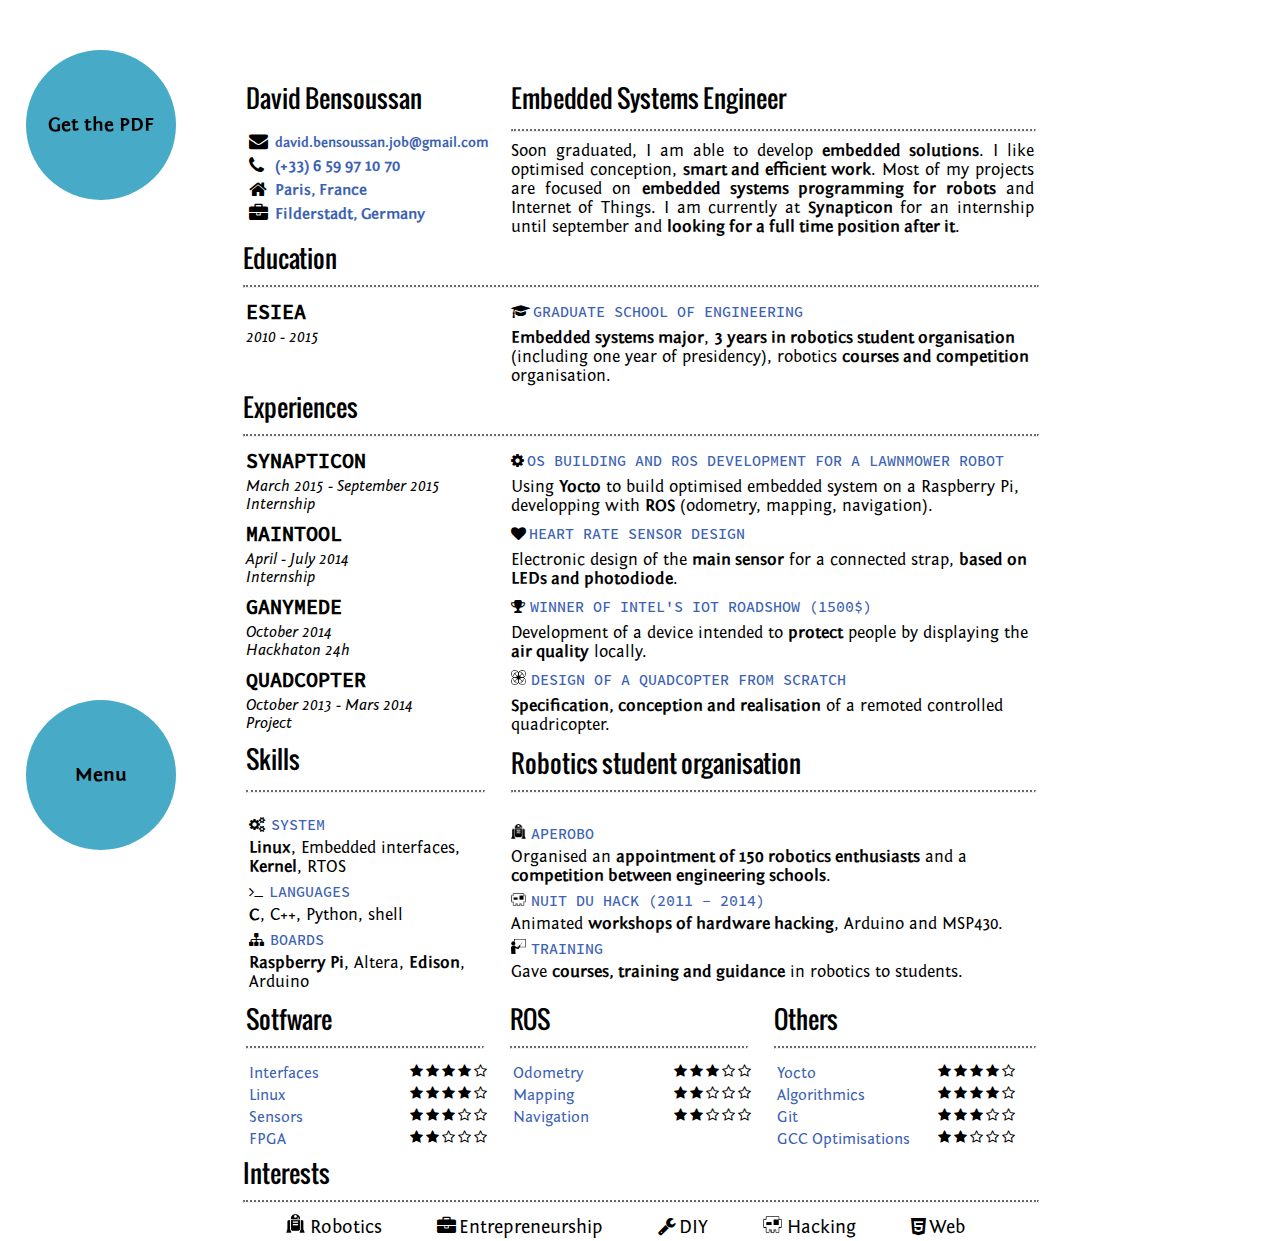
==== Personnal Website/EN/index.html @ 1a98758b ":wrench: font update to https" ====
<!--
      _n____n__
     /         \---||--<
    /___________\
    _|____|____|_
    _|____|____|_     
     |    |    |   
    --------------  
    | || || || ||\               
    | || || || || \++++++++------<
    ===============
    |   |  |  |   |
   (| O | O| O| O |)
   |   |   |   |   |
  (| O | O | O | O |)
   |   |   |   |    |
 (| O |  O | O  | O |)
  |   |    |    |    |
 (| O |  O |  O |  O |)
 ======================

 David Bensoussan
 minipada at gmail dot com

COPY RESPECTING THE LICENCE OR YOU WILL BE EXTERMINATED !!!
-->

<!DOCTYPE html>
<html>

<head>
<title>Resume EN</title>

	<!-- Meta -->
	<meta name="description" content="English Resume">
    <meta name="keywords" content="algorithmics, altera, arduino, bensoussan c, c++, coeur, competition, cours, css, cv, david, design, diy, edison, embedded, engineer, entrepreneurship, esiea, fpga, gcc, git, hack, hacking, html, iot, interfaces, kernel, lawnmower, languages, linux, logiciel, maintool, mapping, meeting, navigation, nuit, odometrie, optimisations, os, pi, python, quadcopter, raspberry, resume, roadshow, robotics, robots, ros, rtos, sensors, synapticon, shell, software, systèmes, tondeuse, web, winner, yocto">
	<meta name="author" content="David Bensoussan">

	<!-- Accents-->
	<meta http-equiv="Content-Type" content="text/html; charset=UTF-8" />
	
	<!-- Fonts-->
	<link href="https://fonts.googleapis.com/css?family=Bree+Serif" rel="stylesheet" type="text/css">
	<link href="https://fonts.googleapis.com/css?family=Open+Sans" rel="stylesheet" type="text/css">

	<!-- Font-awesome -->
	<link rel="stylesheet" href="css/font-awesome/css/font-awesome.min.css">

	<!-- include CSS -->
	<link rel="stylesheet" type="text/css" href="css/a_general.css">
	<link rel="stylesheet" type="text/css" href="css/b_intro.css">
	<link rel="stylesheet" type="text/css" href="css/c_education.css">
	<link rel="stylesheet" type="text/css" href="css/d_skills.css">
	<link rel="stylesheet" type="text/css" href="css/e_student_organisation.css">
	<link rel="stylesheet" type="text/css" href="css/f_work.css">
	<link rel="stylesheet" type="text/css" href="css/font_awesome_icons.css">
	<link rel="stylesheet" type="text/css" href="css/z_website.css">
    
</head>



<body class="a4_format" >
<a id="download_button" href="David_Bensoussan_EN.pdf" class="download_button">Get the PDF</a>
<a id="menu_button" href="../index.html" class="go_back_button">Menu</a>
    
<!-- JS Functions -->
<script src="js/my_functions.js"></script>
    
<!-- Part 1 : Intro-->
	<table >
		<tr>
			<td class="big_title left_column"><a>David Bensoussan</a></td>
			<td class="big_title">Embedded Systems Engineer</td>
		</tr>
		<tr>
			<td>
				<table>
					<tr>
					    <td><a class="black font_awesome_title"><p5></p5></a>
					    </td>
					    <td ><a class="contact_mail text_bold blue"> david.bensoussan.job@gmail.com</a> 
						</td>
					</tr>
					<tr>
						<td>
						<a class="black font_awesome_title"><p6></p6></a>
						</td>
					    <td class="contact_icon text_bold blue"> (+33) 6 59 97 10 70</td>
					</tr>
					<tr>
						<td>
							<a class="black font_awesome_title"><p10></p10></a>
						</td>
					    <td class="contact_icon text_bold blue"><a>Paris, France</a></td>
					</tr>
					<tr>
						<td>
							<a class="black font_awesome_title"><p15></p15></a>
						</td>
					    <td class="contact_icon text_bold blue"><a>Filderstadt, Germany</a></td>
					</tr>
				</table>
			</td>
		 	<td colspan="2" class="text"><hr class="dotted_line"></hr>
			 Soon graduated, I am able to develop <a class="text_bold">embedded solutions</a>. I like optimised conception, <a class="text_bold">smart and efficient work</a>. Most of my projects are focused on <a class="text_bold">embedded systems programming for robots</a> and Internet of Things. I am currently at <a class="text_bold">Synapticon</a> for an internship until september and <a class="text_bold">looking for a full time position after it</a>.
			</td> 
		</tr>
	</table>

	<!-- PART 2 : Education -->
	<a class="big_title">Education</a>
	<hr class="dotted_line"></hr>
		<table class="full " >
			<tr class="full">
				<td class="school_company left_column"><a class="color-inherit">ESIEA</td>
				<td class="work_post blue"><p14></p14>Graduate school of Engineering</td>
			</tr>
			<tr>
				<td class="work_dates left_column">2010 - 2015</td>
				<td class="work_description"><a class="text_bold">Embedded systems major</a>, <a class="text_bold">3 years in robotics student organisation</a> (including one year of presidency), robotics <a class="text_bold">courses and competition</a> organisation.</td>
			</tr>
		</table>

	<!-- PART 3 : Experiences -->
	<a class="big_title">Experiences</a>
	<hr class="dotted_line"></hr>
		<table class="full">
			<tr class="full">
				<td class="work_company left_column"><a class="color-inherit">Synapticon</td>
				<td class="work_post blue"><p24></p24>OS building and ROS development for a lawnmower robot
				</td>
			</tr>
			<tr>
				<td class="work_dates left_column">March 2015 - September 2015<br />Internship</td>
				<td class="work_description">Using <a class="text_bold">Yocto</a> to build optimised embedded system on a Raspberry Pi, developping with <a class="text_bold">ROS</a> (odometry, mapping, navigation).</td>
			</tr>
		</table>
		<table class="full">
			<tr class="full">
				<td class="work_company left_column"><a class="color-inherit">MainTool</td>
				<td class="work_post blue"><p11></p11>Heart rate sensor design</td>
			</tr>
			<tr>
				<td class="work_dates left_column">April - July 2014<br />Internship</td>
				<td class="work_description">Electronic design of the <a class="text_bold">main sensor</a> for a connected strap, <a class="text_bold">based on LEDs and photodiode</a>.</td>
			</tr>
		</table>
		<table class="full">
			<tr class="full">
				<td class="work_company left_column"><a class="color-inherit">Ganymede</td>
				<td class="work_post blue"><p12></p12>Winner of Intel's IoT Roadshow (1500$)</td>
			</tr>
			<tr>
				<td class="work_dates left_column">October 2014<br />Hackhaton 24h</td>
				<td class="work_description blue">Development of a device intended to <a class="text_bold">protect</a> people by displaying the <a class="text_bold">air quality</a> locally.</td>
			</tr>
		</table>
		<table class="full" >
			<tr class="full">
				<td class="work_company left_column"><a class="color-inherit">Quadcopter</td>
				<td class="work_post blue"><img class="quadcopter" src="img/quadcopter-icon.png" >Design of a quadcopter from scratch
				</td>
			</tr>
			<tr>
				<td class="work_dates left_column">October 2013 - Mars 2014<br />Project</td>
				<td class="work_description blue"><a class="text_bold">Specification, conception and realisation</a> of a remoted controlled quadricopter.</td>
			</tr>
		</table>

		<div class="pagebreak"> </div>

	<!-- PART 4 : Skills -->
		<table class="full projects_education" >
			<tr>
				<td class="education left_column"><a class="big_title">
					Skills</a><hr class="dotted_line big_title"></hr>
				</td>
				<td><a class="big_title">
					Robotics student organisation</a><hr class="dotted_line"></hr>
				</td>
			</tr>
		</table>
		<table class="full">
			<tr>
				<td class = "work_education">
					<table class="full">
						<tr>
							<td class="work_post left_column blue"><p20 class="skills_padding"></p20>System</td>
						</tr>
						<tr>
							<td class="project_description full left_column"><a class="text_bold">Linux</a>, Embedded interfaces, <a class="text_bold">Kernel</a>, RTOS
							</td>
						</tr>
					</table>
					<table>
						<tr>
							<td class="work_post left_column blue"><p21 class="skills_padding"></p21>Languages</td>
							</td>
						</tr>
						<tr>
							<td class="project_description full left_column">
								<a class="text_bold">C</a>, C++, Python, shell
							</td>
						</tr>
					</table>
					<table>
						<tr>
							<td class="work_post left_column blue"><p22 class="skills_padding"></p22>Boards</td>
						</tr>
						<tr>
							<td class="project_description full left_column"><a class="text_bold">Raspberry Pi</a>, Altera, <a class="text_bold">Edison</a>, Arduino
							</td>
						</tr>
					</table>
				</td>

	<!-- PART 5 : Robotics Student Organization -->
				<td class = "events">
					<table>
						<tr>
							<td class="project blue"><img class="event_img" src="img/robot.png" ></img><a class="volunteering_name">Aperobo</a></td>
						</tr>
						<tr>
							<td class="project_description full ">Organised an <a class="text_bold">appointment of 150 robotics enthusiasts</a> and a <a class="text_bold">competition between engineering schools</a>.
							</td>
						</tr>
					</table>
					<table>
						<tr>
							<td class="project blue"><img class="event_img" src="img/hack.png" ></img><a class="volunteering_name">Nuit Du Hack (2011 - 2014)<a>
							</td>
						</tr>
						<tr>
							<td class="project_description full">
								Animated <a class="text_bold">workshops of hardware hacking</a>, Arduino and MSP430.
							</td>
						</tr>
					</table>
					<table>
						<tr>
							<td class="project blue"><img class="event_img" src="img/professor.png" ></img><a class="volunteering_name">Training</a>
							</td>
						</tr>
						<tr>
							<td class="project_description full">Gave <a class="text_bold">courses, training and guidance</a> in robotics to students.
							</td>
						</tr>
					</table>
				</td>
			</tr>
		</table>

	<!-- Part 6 : Rated Skills -->
		<table class="full" >
			<tr>
				<td class="padding_skills left_column"><a class="big_title">
					Sotfware</a><hr class="dotted_line"></hr>
				</td>
				<td class="padding_skills left_column"><a class="big_title">
					ROS</a><hr class="dotted_line"></hr>
				</td>
				<td class="left_column"><a class="big_title">
					Others</a><hr class="dotted_line"></hr>
				</td>
			</tr>
			<tr>
				<td style="vertical-align:top">
				<table>
					<tr>
						<td class="oneskill blue">Interfaces
						</td>
						<td><a class="font_awesome_skills"><p8></p8><p8></p8><p8></p8><p8></p8><p9></p9></a>
					    </td>
					</tr>
					<tr>
						<td class="oneskill blue">Linux
						</td>
						<td><a class="font_awesome_skills"><p8></p8><p8></p8><p8></p8><p8></p8><p9></p9></a>
					    </td>
					</tr>
					<tr>
						<td class="oneskill blue">Sensors
						</td>
						<td><a class="font_awesome_skills"><p8></p8><p8></p8><p8></p8><p9></p9><p9></p9></a>
					    </td>
					</tr>
					<tr>
						<td class="oneskill blue">FPGA
						</td>
						<td><a class="font_awesome_skills"><p8></p8><p8></p9><p9><p9></p9><p9></p9></a>
					    </td>
					</tr>
				</table>
				</td>
				<td style="vertical-align:top">
				<table>
					<tr>
						<td class="oneskill blue">Odometry
						</td>
						<td><a class="font_awesome_skills"><p8></p8><p8></p8><p8></p8><p9></p9><p9></p9></a>
					    </td>
					</tr>
					<tr>
						<td class="oneskill blue">Mapping
						</td>
						<td><a class="font_awesome_skills"><p8></p8><p8></p8><p9></p9><p9></p9><p9></p9></a>
					    </td>
					</tr>
					<tr>
						<td class="oneskill blue">Navigation
						</td>
						<td><a class="font_awesome_skills"><p8></p8><p8></p8><p9></p9><p9></p9><p9></p9></a>
					    </td>
					</tr>
				</table>
				</td>
				<td style="vertical-align:top">
				<table>
					<tr>
						<td class="oneskill blue">Yocto
						</td>
						<td><a class="font_awesome_skills"><p8></p8><p8></p8><p8></p8><p8></p8><p9></p9></a>
					    </td>
					</tr>

					<tr>
						<td class="oneskill blue">Algorithmics
						</td>
						<td><a class="font_awesome_skills"><p8></p8><p8></p8><p8></p8><p8></p8><p9></p9></a>
					    </td>
					</tr>
					<tr>
						<td class="oneskill blue">Git
						</td>
						<td><a class="font_awesome_skills"><p8></p8><p8></p8><p8></p8><p9></p9><p9></p9></a>
					    </td>
					</tr>
					<tr>
						<td class="oneskill blue">GCC Optimisations
						</td>
						<td><a class="font_awesome_skills"><p8></p8><p8></p8><p9></p9><p9></p9><p9></p9></a>
					    </td>
					</tr>
				</table>
				</td>
			</tr>
		</table>

	<!-- PART 7 : Interests -->
	<a class="big_title">Interests</a>
	<hr class="dotted_line"></hr>
	<table class="full fontin">
		<tr>
			<td>
				<a class="padding_right-20 padding_left-20"><img class="interest_img" src="img/robot.png" >Robotics</a>
				<a class="padding_right-20"><p15></p15>Entrepreneurship</a>
				<a class="padding_right-20"><p17></p17>DIY</a>
				<a class="padding_right-20"><img class="interest_img" src="img/hack.png" >Hacking</a>
				<a class="padding_right-20"><p19></p19>Web</a>
			</td>
		</tr>
	</table>
</body>

<!--
							     _
							   /(_)\
							  /{(_)}\
							  \\|A|//
							  ||| |||
							  |||_|||
							  |||#|||
							  |||#|||
							  |||#|||
							  \¯|+|¯/
							  /¯¯¯¯¯\
							  \¯¯¯¯¯/
							   )   (
							  /_____\
							  |¯¯¯¯¯|
							  | | | |
							  | | | |
							   \_V_/
							   |---|
							   |===|
							    |_|

			         			 _
							{{  (_)  }}
							 \{(___)}/
							  \\|A|//
							  |¯| |¯|
							  | |_| |
							  | |#| |
							  |/|#|\|
							  |||#|||
							  |||+|||
							  |||¯|||
							  ||| |||
							  ||| |||
							  \¯| |¯/
							  /¯¯¯¯¯\
							  \¯¯¯¯¯/
							   )   (
							  /_____\
							  |¯¯¯¯¯|
							  | | | |
							  | | | |
							   \_V_/
							   |---|
							   |===|
							    |_|

    -->
</html>
---- Personnal Website/EN/css/a_general.css ----
.dotted_line {
  border-top: 2px dotted #686868;
  width:100%;
}

.text{
    font-size: 17px;
    font-family: Fontin_Sans_R;
    vertical-align: top;
    text-align : justify;
}

.text_bold{
    font-family: Fontin_Sans_B;
    font-weight: bold;
}

/* */
.blue{
    color: #385492;
}

.blue2{
    color: #468499;
}

.blue3{
    color: #47abc8; 
}

.blue{
    color: #5373b8;
}

.blue{
    color: #3c62b4;
}

.black{
    color: black;
}

.full{
    width: 100%;
}

.left_column{
    text-align: left;
    width: 33.33%;    
}

a[href^="mailto:"]
{ 
    font-family: Fontin_Sans_B;
    font-weight: bold;
    font-size: 13px;
}

.a4_format{
    width:21cm;
    height:29.7cm;
    margin: 0mm 0mm 0mm 0mm;
}

.pagebreak{
    page-break-before: always; 
}
---- Personnal Website/EN/css/b_intro.css ----
.big_title{
    font-family: Oswald-Regular;
    font-size: 25px;    
}

.font_awesome_title{
    font-family: 'FontAwesome';
    font-size: 19px;
}

.contact_icon{
    font-size: 16px;
}

.contact_mail{
    font-size: 14px;  
}
---- Personnal Website/EN/css/c_education.css ----
.projects_education{
    vertical-align: bottom;
}

.education{
    padding-right: 25px; 
}

.project{
	font-family: SourceCodePro-Medium;
    text-transform: uppercase;
    font-size: 15px;
    width: 70%;
}

.project_description{
	font-family: Fontin_Sans_R;
	color: black;
    vertical-align: top;
    font-size: 17px;
}

.volunteering_name{
	vertical-align:top;
	color: inherit;
}

.work_education{
	font-size: 15px;
	font-family: Fontin_Sans_R;
    vertical-align: top;
    width: 33%;
}
---- Personnal Website/EN/css/d_skills.css ----
.padding_skills{
  padding-right: 25px;
}

.font_awesome_skills{
  font-family: 'FontAwesome';
  font-size: 14px;
  color: black;
}

.oneskill{
  font-size: 16px;
  font-family: Fontin_Sans_R;
  width: 66%;
}

.skills_padding{
  padding-right: 3px;
}

.fontin{
  font-size: 19px;
  font-family: Fontin_Sans_R;
  color: black;
}

.interest_img{
  width: 19px;
  margin-right: 5px;
}

.padding_right-20{
  padding-right: 50px;
}

.padding_left-20{
  padding-left: 40px;
}
---- Personnal Website/EN/css/e_student_organisation.css ----
.event_img{
    width: 15px;
    margin-right: 5px;
}

.speciality{
    font-family: Fontin_Sans_B;
    font-size: 15px;
}
---- Personnal Website/EN/css/f_work.css ----
.work_company{
	font-family: SourceCodePro-Medium;
    text-transform: uppercase;
    font-weight: bold;
    color: black;
    font-size: 19px;
}

.work_post{
    font-family: SourceCodePro-Medium;
    text-transform: uppercase;
    font-size: 15px;
}

.work_dates{
    font-family: Fontin_Sans_I;
    color: black;
    font-size: 16px;
    vertical-align: top;
}

.work_description{
    font-family: Fontin_Sans_R;
    color: black;
    font-size: 17px;
    vertical-align: top;
}

.school_company{
    font-family: SourceCodePro-Medium;
    text-transform: uppercase;
    font-weight: bold;
    color: black;
    font-size: 19px;
}

.color-inherit{
    color: inherit;
    font-size: 20px;
}

.quadcopter{
  width: 15px;
  padding-right: 5px;
}
---- Personnal Website/EN/css/font_awesome_icons.css ----
@font-face {
    font-family: SourceCodePro-Medium;
    src: url(fonts/SourceCodePro-Medium.otf);
}

@font-face {
    font-family: Fontin_Sans_I;
    src: url(fonts/Fontin_Sans_I_45b.otf);
}

@font-face {
    font-family: Fontin_Sans_B;
    src: url(fonts/Fontin_Sans_B_45b.otf);
    font-weight: bold;
}

@font-face {
    font-family: Fontin_Sans_BI;
    src: url(fonts/Fontin_Sans_BI_45b.otf);
}

@font-face {
    font-family: Fontin_Sans_R;
    src: url(fonts/Fontin_Sans_R_45b.otf);
}

@font-face{
    font-family:FontAwesome;
    /*src:url(https://netdna.bootstrapcdn.com/font-awesome/2.0/font//fontawesome-webfont.eot?#iefix) format('eot'),
  url(https://netdna.bootstrapcdn.com/font-awesome/2.0/font//fontawesome-webfont.woff) format('woff'),
  url(https://netdna.bootstrapcdn.com/font-awesome/2.0/font//fontawesome-webfont.ttf) format('truetype'),
  url(https://netdna.bootstrapcdn.com/font-awesome/2.0/font//fontawesome-webfont.svg#FontAwesome) format('svg');
    */src:url(font-awesome/fontawesome-webfont.eot);
    src:url(font-awesome/fontawesome-webfont.svg);
    src:url(font-awesome/fontawesome-webfont.ttf);
    src:url(font-awesome/fonts/fontawesome-webfont.woff);
    font-weight:400;font-style:normal;
}

@font-face {
    font-family: CODE_Bold;
    src: url(fonts/CODE_Bold.otf);
}

@font-face {
    font-family: Oswald-Regular;
    src: url(fonts/Oswald-Regular.otf);
}

p2:before {
    content:"\f08c";
}

p5:before{
    content:"\f0e0";
}

p6:before{
    content:"\f095";
}

p8:before {
    content:"\f005";
    padding-right: 3px;
    vertical-align: top;
}

p9:before {
    content:"\f006";
    padding-right: 3px;
    vertical-align: top;
}

p10:before {
  content:"\f015";
  color: black;
  padding-right: 3px;
  vertical-align: top;
}

p11:before{
  content:"\f004";
  color: black;
  width: 15px;
  padding-right: 3px;
  font-family: 'FontAwesome';
}

p12:before{
  content:"\f091";
  color: black;
  width: 15px;
  padding-right: 5px;
  font-family: 'FontAwesome';
}

p14:before {
  content:"\f19d";
  padding-right: 3px;
  font-family: 'FontAwesome';
  color: black;
}

p15:before{
  content:"\f0b1";
  color: black;
  width: 19px;
  padding-right: 3px;
  font-family: 'FontAwesome';
}

p17:before{
  content:"\f0ad";
  color: black;
  width: 19px;
  padding-right: 3px;
  font-family: 'FontAwesome';
}


p19:before{
  content:"\f13b";
  color: black;
  width: 19px;
  padding-right: 3px;
  font-family: 'FontAwesome';
}

p20:before{
  content: "\f085";
  color: black;
  width: 19px;
  padding-right: 3px;
  font-family: 'FontAwesome';
}

p21:before{
  content: "\f120";
  color: black;
  width: 19px;
  padding-right: 3px;
  font-family: 'FontAwesome';
}

p22:before{
  content: "\f0e8";
  color: black;
  width: 19px;
  padding-right: 3px;
  font-family: 'FontAwesome';
}

p24:before{
  content: "\f013";
  color: black;
  width: 19px;
  padding-right: 3px;
  font-family: 'FontAwesome';
}

p25:before{
  content: "\f09b";
  color: black;
  width: 19px;
  padding-right: 3px;
  font-family: 'FontAwesome';
}
---- Personnal Website/EN/css/z_website.css ----
.a4_format{
    margin: 20mm 15mm 10mm 15mm;
    margin-left: auto;
    margin-right: auto;
}

.download_button {
    display:block;
    width:150px;
    height:150px;
    line-height:150px;
    border-radius: 50%;
    color:black;
    text-align:center;
    text-decoration:none;
    background: #47abc8;
    font-size:20px;
    font-weight:bold;
    position: fixed;
    left: 2%;
    top:50px;
    font-family: Fontin_Sans_B;
}
.download_button:hover {
    border: 1px solid black;
}

.go_back_button {
    display:block;
    width:150px;
    height:150px;
    line-height:150px;
    border-radius: 50%;
    color:black;
    text-align:center;
    text-decoration:none;
    background: #47abc8;
    font-size:20px;
    font-weight:bold;
    position: fixed;
    left: 2%;
    bottom:50px;
    font-family: Fontin_Sans_B;
}
.go_back_button:hover {
    border: 1px solid black;
}
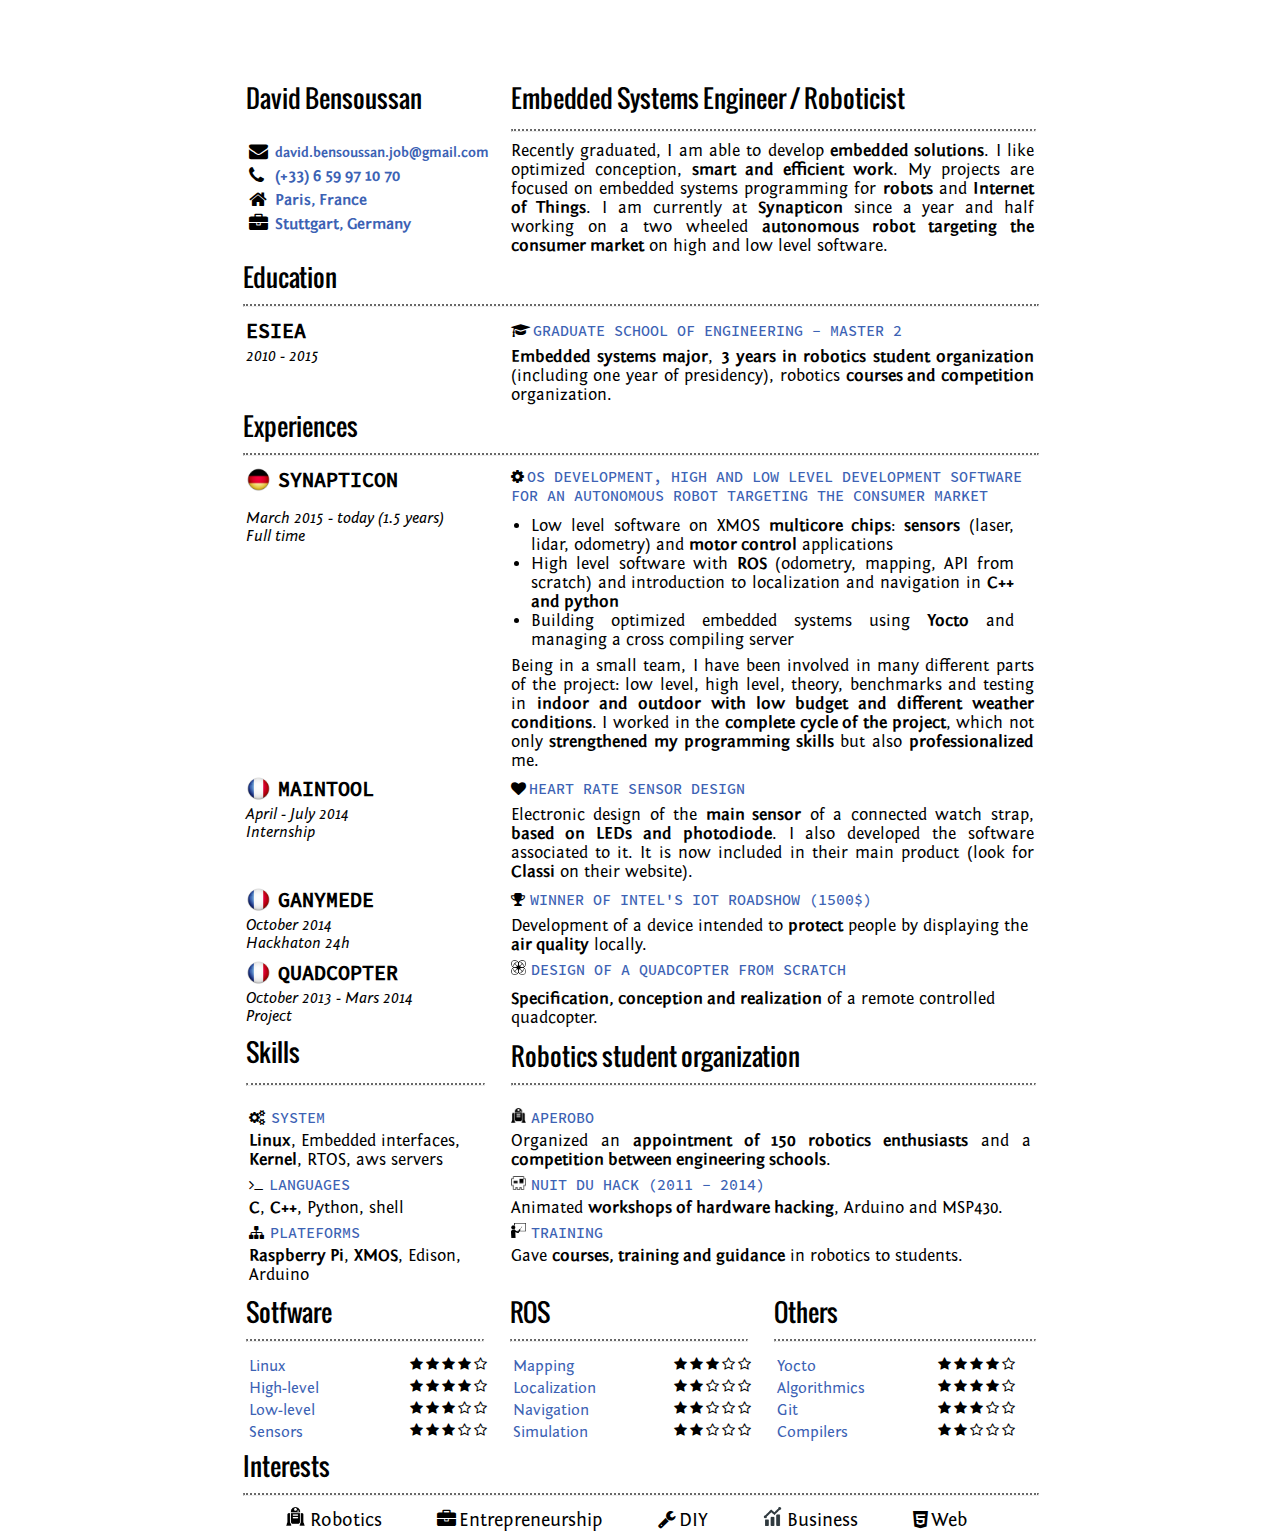
==== commit e08e4d0a: ":wrench: updates content with Synapticon experience" ====
--- a/Personnal Website/EN/index.html
+++ b/Personnal Website/EN/index.html
@@ -51,7 +51,7 @@
 	<link rel="stylesheet" type="text/css" href="css/b_intro.css">
 	<link rel="stylesheet" type="text/css" href="css/c_education.css">
 	<link rel="stylesheet" type="text/css" href="css/d_skills.css">
-	<link rel="stylesheet" type="text/css" href="css/e_student_organisation.css">
+	<link rel="stylesheet" type="text/css" href="css/e_student_organization.css">
 	<link rel="stylesheet" type="text/css" href="css/f_work.css">
 	<link rel="stylesheet" type="text/css" href="css/font_awesome_icons.css">
 	<link rel="stylesheet" type="text/css" href="css/z_website.css">
@@ -65,13 +65,13 @@
 <a id="menu_button" href="../index.html" class="go_back_button">Menu</a>
     
 <!-- JS Functions -->
-<script src="js/my_functions.js"></script>
+<script src="js/hide_menu_button_local.js"></script>
     
 <!-- Part 1 : Intro-->
 	<table >
 		<tr>
 			<td class="big_title left_column"><a>David Bensoussan</a></td>
-			<td class="big_title">Embedded Systems Engineer</td>
+			<td class="big_title">Embedded Systems Engineer / Roboticist</td>
 		</tr>
 		<tr>
 			<td>
@@ -98,12 +98,12 @@
 						<td>
 							<a class="black font_awesome_title"><p15></p15></a>
 						</td>
-					    <td class="contact_icon text_bold blue"><a>Filderstadt, Germany</a></td>
+					    <td class="contact_icon text_bold blue"><a>Stuttgart, Germany</a></td>
 					</tr>
 				</table>
 			</td>
 		 	<td colspan="2" class="text"><hr class="dotted_line"></hr>
-			 Soon graduated, I am able to develop <a class="text_bold">embedded solutions</a>. I like optimised conception, <a class="text_bold">smart and efficient work</a>. Most of my projects are focused on <a class="text_bold">embedded systems programming for robots</a> and Internet of Things. I am currently at <a class="text_bold">Synapticon</a> for an internship until september and <a class="text_bold">looking for a full time position after it</a>.
+			 Recently graduated, I am able to develop <a class="text_bold">embedded solutions</a>. I like optimized conception, <a class="text_bold">smart and efficient work</a>. My projects are focused on embedded systems programming for <a class="text_bold">robots</a> and <a class="text_bold">Internet of Things</a>. I am currently at <a class="text_bold">Synapticon</a> since a year and half working on a two wheeled <a class="text_bold">autonomous robot targeting the consumer market</a> on high and low level software.
 			</td> 
 		</tr>
 	</table>
@@ -114,11 +114,11 @@
 		<table class="full " >
 			<tr class="full">
 				<td class="school_company left_column"><a class="color-inherit">ESIEA</td>
-				<td class="work_post blue"><p14></p14>Graduate school of Engineering</td>
+				<td class="work_post blue"><p14></p14>Graduate school of Engineering - Master 2</td>
 			</tr>
 			<tr>
 				<td class="work_dates left_column">2010 - 2015</td>
-				<td class="work_description"><a class="text_bold">Embedded systems major</a>, <a class="text_bold">3 years in robotics student organisation</a> (including one year of presidency), robotics <a class="text_bold">courses and competition</a> organisation.</td>
+				<td class="work_description text"><a class="text_bold">Embedded systems major</a>, <a class="text_bold">3 years in robotics student organization</a> (including one year of presidency), robotics <a class="text_bold">courses and competition</a> organization.</td>
 			</tr>
 		</table>
 
@@ -127,28 +127,34 @@
 	<hr class="dotted_line"></hr>
 		<table class="full">
 			<tr class="full">
-				<td class="work_company left_column"><a class="color-inherit">Synapticon</td>
-				<td class="work_post blue"><p24></p24>OS building and ROS development for a lawnmower robot
-				</td>
-			</tr>
-			<tr>
-				<td class="work_dates left_column">March 2015 - September 2015<br />Internship</td>
-				<td class="work_description">Using <a class="text_bold">Yocto</a> to build optimised embedded system on a Raspberry Pi, developping with <a class="text_bold">ROS</a> (odometry, mapping, navigation).</td>
+				<td class="work_company left_column"><img class="flag" src="img/flag_germany.png" ><a class="color-inherit">Synapticon</td>
+				<td class="work_post blue"><p24></p24>OS development, high and low level development software for an autonomous robot targeting the consumer market
+				</td>
+			</tr>
+			<tr>
+				<td class="work_dates left_column">March 2015 - today (1.5 years)<br />Full time</td>
+				<td class="work_description text">
+					<ul class="list_same_vertical_position">
+					<li>Low level software on XMOS <a class="text_bold">multicore chips</a>: <a class="text_bold">sensors</a> (laser, lidar, odometry) and <a class="text_bold">motor control</a> applications</li>
+					<li>High level software with <a class="text_bold">ROS</a> (odometry, mapping, API from scratch) and introduction to localization and navigation in <a class="text_bold">C++ and python</a></li>
+					<li>Building optimized embedded systems using <a class="text_bold">Yocto</a> and managing a cross compiling server</li>
+					</ul>
+				Being in a small team, I have been involved in many different parts of the project: low level, high level, theory, benchmarks and testing in <a class="text_bold">indoor and outdoor with low budget and different weather conditions</a>. I worked in the <a class="text_bold">complete cycle of the project</a>, which not only <a class="text_bold">strengthened my programming skills</a> but also <a class="text_bold">professionalized</a> me.</td>
 			</tr>
 		</table>
 		<table class="full">
 			<tr class="full">
-				<td class="work_company left_column"><a class="color-inherit">MainTool</td>
+				<td class="work_company left_column"><img class="flag" src="img/flag_france.png" ><a class="color-inherit">MainTool</td>
 				<td class="work_post blue"><p11></p11>Heart rate sensor design</td>
 			</tr>
 			<tr>
 				<td class="work_dates left_column">April - July 2014<br />Internship</td>
-				<td class="work_description">Electronic design of the <a class="text_bold">main sensor</a> for a connected strap, <a class="text_bold">based on LEDs and photodiode</a>.</td>
+				<td class="work_description text">Electronic design of the <a class="text_bold">main sensor</a> of a connected watch strap, <a class="text_bold">based on LEDs and photodiode</a>. I also developed the software associated to it. It is now included in their main product (look for <a class="text_bold">Classi</a> on their website).</td>
 			</tr>
 		</table>
 		<table class="full">
 			<tr class="full">
-				<td class="work_company left_column"><a class="color-inherit">Ganymede</td>
+				<td class="work_company left_column"><img class="flag" src="img/flag_france.png" ><a class="color-inherit">Ganymede</td>
 				<td class="work_post blue"><p12></p12>Winner of Intel's IoT Roadshow (1500$)</td>
 			</tr>
 			<tr>
@@ -158,13 +164,13 @@
 		</table>
 		<table class="full" >
 			<tr class="full">
-				<td class="work_company left_column"><a class="color-inherit">Quadcopter</td>
-				<td class="work_post blue"><img class="quadcopter" src="img/quadcopter-icon.png" >Design of a quadcopter from scratch
+				<td class="work_company left_column"><img class="flag" src="img/flag_france.png" ><a class="color-inherit">Quadcopter</td>
+				<td class="work_post blue text"><img class="quadcopter" src="img/quadcopter-icon.png" >Design of a quadcopter from scratch
 				</td>
 			</tr>
 			<tr>
 				<td class="work_dates left_column">October 2013 - Mars 2014<br />Project</td>
-				<td class="work_description blue"><a class="text_bold">Specification, conception and realisation</a> of a remoted controlled quadricopter.</td>
+				<td class="work_description blue"><a class="text_bold">Specification, conception and realization</a> of a remote controlled quadcopter.</td>
 			</tr>
 		</table>
 
@@ -177,7 +183,7 @@
 					Skills</a><hr class="dotted_line big_title"></hr>
 				</td>
 				<td><a class="big_title">
-					Robotics student organisation</a><hr class="dotted_line"></hr>
+					Robotics student organization</a><hr class="dotted_line"></hr>
 				</td>
 			</tr>
 		</table>
@@ -189,7 +195,7 @@
 							<td class="work_post left_column blue"><p20 class="skills_padding"></p20>System</td>
 						</tr>
 						<tr>
-							<td class="project_description full left_column"><a class="text_bold">Linux</a>, Embedded interfaces, <a class="text_bold">Kernel</a>, RTOS
+							<td class="project_description full left_column"><a class="text_bold">Linux</a>, Embedded interfaces, <a class="text_bold">Kernel</a>, RTOS, aws servers
 							</td>
 						</tr>
 					</table>
@@ -200,29 +206,29 @@
 						</tr>
 						<tr>
 							<td class="project_description full left_column">
-								<a class="text_bold">C</a>, C++, Python, shell
+								<a class="text_bold">C</a>, <a class="text_bold">C++</a>, Python, shell
 							</td>
 						</tr>
 					</table>
 					<table>
 						<tr>
-							<td class="work_post left_column blue"><p22 class="skills_padding"></p22>Boards</td>
-						</tr>
-						<tr>
-							<td class="project_description full left_column"><a class="text_bold">Raspberry Pi</a>, Altera, <a class="text_bold">Edison</a>, Arduino
+							<td class="work_post left_column blue"><p22 class="skills_padding"></p22>Plateforms</td>
+						</tr>
+						<tr>
+							<td class="project_description full left_column"><a class="text_bold">Raspberry Pi</a>, <a class="text_bold">XMOS</a>, Edison, Arduino
 							</td>
 						</tr>
 					</table>
 				</td>
 
 	<!-- PART 5 : Robotics Student Organization -->
-				<td class = "events">
+				<td class="robotics_student_association">
 					<table>
 						<tr>
 							<td class="project blue"><img class="event_img" src="img/robot.png" ></img><a class="volunteering_name">Aperobo</a></td>
 						</tr>
 						<tr>
-							<td class="project_description full ">Organised an <a class="text_bold">appointment of 150 robotics enthusiasts</a> and a <a class="text_bold">competition between engineering schools</a>.
+							<td class="project_description full text">Organized an <a class="text_bold">appointment of 150 robotics enthusiasts</a> and a <a class="text_bold">competition between engineering schools</a>.
 							</td>
 						</tr>
 					</table>
@@ -268,27 +274,27 @@
 				<td style="vertical-align:top">
 				<table>
 					<tr>
-						<td class="oneskill blue">Interfaces
+						<td class="oneskill blue">Linux
 						</td>
 						<td><a class="font_awesome_skills"><p8></p8><p8></p8><p8></p8><p8></p8><p9></p9></a>
 					    </td>
 					</tr>
 					<tr>
-						<td class="oneskill blue">Linux
+						<td class="oneskill blue">High-level
 						</td>
 						<td><a class="font_awesome_skills"><p8></p8><p8></p8><p8></p8><p8></p8><p9></p9></a>
 					    </td>
 					</tr>
 					<tr>
+						<td class="oneskill blue">Low-level
+						</td>
+						<td><a class="font_awesome_skills"><p8></p8><p8></p8><p8></p8><p9></p9><p9></p9></a>
+					    </td>
+					</tr>
+					<tr>
 						<td class="oneskill blue">Sensors
 						</td>
 						<td><a class="font_awesome_skills"><p8></p8><p8></p8><p8></p8><p9></p9><p9></p9></a>
-					    </td>
-					</tr>
-					<tr>
-						<td class="oneskill blue">FPGA
-						</td>
-						<td><a class="font_awesome_skills"><p8></p8><p8></p9><p9><p9></p9><p9></p9></a>
 					    </td>
 					</tr>
 				</table>
@@ -296,19 +302,25 @@
 				<td style="vertical-align:top">
 				<table>
 					<tr>
-						<td class="oneskill blue">Odometry
+						<td class="oneskill blue">Mapping
 						</td>
 						<td><a class="font_awesome_skills"><p8></p8><p8></p8><p8></p8><p9></p9><p9></p9></a>
 					    </td>
 					</tr>
 					<tr>
-						<td class="oneskill blue">Mapping
+						<td class="oneskill blue">Localization
 						</td>
 						<td><a class="font_awesome_skills"><p8></p8><p8></p8><p9></p9><p9></p9><p9></p9></a>
 					    </td>
 					</tr>
 					<tr>
 						<td class="oneskill blue">Navigation
+						</td>
+						<td><a class="font_awesome_skills"><p8></p8><p8></p8><p9></p9><p9></p9><p9></p9></a>
+					    </td>
+					</tr>
+					<tr>
+						<td class="oneskill blue">Simulation
 						</td>
 						<td><a class="font_awesome_skills"><p8></p8><p8></p8><p9></p9><p9></p9><p9></p9></a>
 					    </td>
@@ -337,7 +349,7 @@
 					    </td>
 					</tr>
 					<tr>
-						<td class="oneskill blue">GCC Optimisations
+						<td class="oneskill blue">Compilers
 						</td>
 						<td><a class="font_awesome_skills"><p8></p8><p8></p8><p9></p9><p9></p9><p9></p9></a>
 					    </td>
@@ -356,7 +368,8 @@
 				<a class="padding_right-20 padding_left-20"><img class="interest_img" src="img/robot.png" >Robotics</a>
 				<a class="padding_right-20"><p15></p15>Entrepreneurship</a>
 				<a class="padding_right-20"><p17></p17>DIY</a>
-				<a class="padding_right-20"><img class="interest_img" src="img/hack.png" >Hacking</a>
+				<!-- <a class="padding_right-20"><img class="interest_img" src="img/hack.png" >Hacking</a> -->
+				<a class="padding_right-20"><img class="interest_img" src="img/marketing.png" >Business</a>
 				<a class="padding_right-20"><p19></p19>Web</a>
 			</td>
 		</tr>
--- a/Personnal Website/EN/css/a_general.css
+++ b/Personnal Website/EN/css/a_general.css
@@ -62,6 +62,13 @@
     margin: 0mm 0mm 0mm 0mm;
 }
 
+.list_same_vertical_position{
+    position:relative;
+    left:-20px;
+    top: -10px;
+    margin-bottom: -3px;
+}
+
 .pagebreak{
     page-break-before: always; 
 }--- a/Personnal Website/EN/css/e_student_organization.css
+++ b/Personnal Website/EN/css/e_student_organization.css
@@ -0,0 +1,13 @@
+.event_img{
+    width: 15px;
+    margin-right: 5px;
+}
+
+.speciality{
+    font-family: Fontin_Sans_B;
+    font-size: 15px;
+}
+
+.robotics_student_association{
+	vertical-align: top;
+}--- a/Personnal Website/EN/css/f_work.css
+++ b/Personnal Website/EN/css/f_work.css
@@ -4,6 +4,7 @@
     font-weight: bold;
     color: black;
     font-size: 19px;
+    vertical-align: top;
 }
 
 .work_post{
@@ -42,4 +43,11 @@
 .quadcopter{
   width: 15px;
   padding-right: 5px;
+}
+
+/* Get new flags on iconfinder.com */
+.flag{
+  width: 25px;
+  vertical-align: top;
+  padding-right: 7px;
 }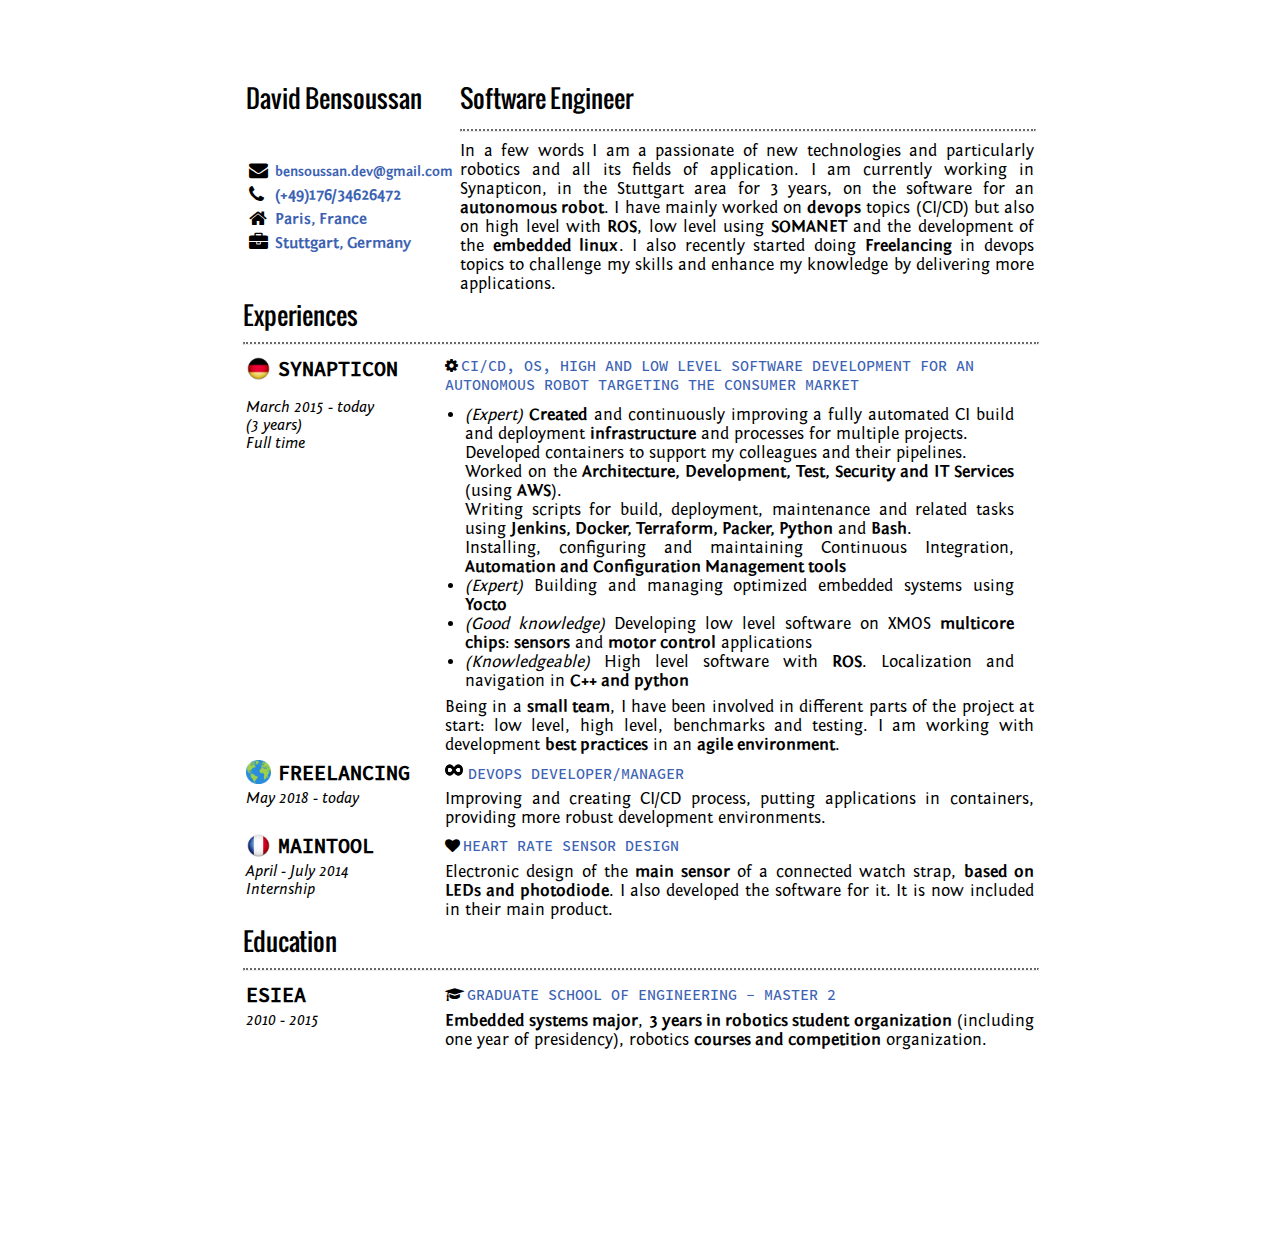
==== commit 9d341af2: "feat: update to August 2018" ====
--- a/Personnal Website/EN/index.html
+++ b/Personnal Website/EN/index.html
@@ -20,20 +20,20 @@
  ======================
 
  David Bensoussan
- minipada at gmail dot com
+ david dot bensoussan dot job at gmail dot com
 
 COPY RESPECTING THE LICENCE OR YOU WILL BE EXTERMINATED !!!
 -->
 
 <!DOCTYPE html>
-<html>
+<html lang="en">
 
 <head>
 <title>Resume EN</title>
 
 	<!-- Meta -->
 	<meta name="description" content="English Resume">
-    <meta name="keywords" content="algorithmics, altera, arduino, bensoussan c, c++, coeur, competition, cours, css, cv, david, design, diy, edison, embedded, engineer, entrepreneurship, esiea, fpga, gcc, git, hack, hacking, html, iot, interfaces, kernel, lawnmower, languages, linux, logiciel, maintool, mapping, meeting, navigation, nuit, odometrie, optimisations, os, pi, python, quadcopter, raspberry, resume, roadshow, robotics, robots, ros, rtos, sensors, synapticon, shell, software, systèmes, tondeuse, web, winner, yocto">
+    <meta name="keywords" content="algorithmics, altera, arduino, bensoussan c, c++, coeur, competition, cours, css, cv, david, devops, design, diy, docker, edison, embedded, engineer, entrepreneurship, esiea, fpga, gcc, git, hack, hacking, html, iot, interfaces, kernel, lawnmower, languages, linux, logiciel, maintool, mapping, meeting, navigation, nuit, odometrie, optimisations, os, pi, packer, python, quadcopter, raspberry, resume, roadshow, robotics, robots, ros, rtos, sensors, swarm, synapticon, shell, software, systèmes, terraform, tondeuse, web, winner, yocto">
 	<meta name="author" content="David Bensoussan">
 
 	<!-- Accents-->
@@ -71,7 +71,7 @@
 	<table >
 		<tr>
 			<td class="big_title left_column"><a>David Bensoussan</a></td>
-			<td class="big_title">Embedded Systems Engineer / Roboticist</td>
+			<td class="big_title">Software Engineer</td>
 		</tr>
 		<tr>
 			<td>
@@ -79,14 +79,14 @@
 					<tr>
 					    <td><a class="black font_awesome_title"><p5></p5></a>
 					    </td>
-					    <td ><a class="contact_mail text_bold blue"> david.bensoussan.job@gmail.com</a> 
+					    <td ><a class="contact_mail text_bold blue">bensoussan.dev@gmail.com</a> 
 						</td>
 					</tr>
 					<tr>
 						<td>
 						<a class="black font_awesome_title"><p6></p6></a>
 						</td>
-					    <td class="contact_icon text_bold blue"> (+33) 6 59 97 10 70</td>
+					    <td class="contact_icon text_bold blue">(+49)176/34626472</td>
 					</tr>
 					<tr>
 						<td>
@@ -103,12 +103,61 @@
 				</table>
 			</td>
 		 	<td colspan="2" class="text"><hr class="dotted_line"></hr>
-			 Recently graduated, I am able to develop <a class="text_bold">embedded solutions</a>. I like optimized conception, <a class="text_bold">smart and efficient work</a>. My projects are focused on embedded systems programming for <a class="text_bold">robots</a> and <a class="text_bold">Internet of Things</a>. I am currently at <a class="text_bold">Synapticon</a> since a year and half working on a two wheeled <a class="text_bold">autonomous robot targeting the consumer market</a> on high and low level software.
+			  In a few words I am a passionate of new technologies and particularly robotics and all its fields of application.
+			  I am currently working in Synapticon, in the Stuttgart area for 3 years, on the software for an <a class="text_bold">autonomous robot</a>. I have mainly worked on <a class="text_bold">devops</a> topics (CI/CD) but also on high level with <a class="text_bold">ROS</a>, low level using <a class="text_bold">SOMANET</a> and the development of the <a class="text_bold">embedded linux</a>.
+			  I also recently started doing <a class="text_bold">Freelancing</a> in devops topics to challenge my skills and enhance my knowledge by delivering more applications. 
 			</td> 
 		</tr>
 	</table>
 
-	<!-- PART 2 : Education -->
+	<!-- PART 2 : Experiences -->
+	<a class="big_title">Experiences</a>
+	<hr class="dotted_line"></hr>
+		<table class="full">
+			<tr class="full">
+				<td class="work_company left_column"><img class="flag" src="img/flag_germany.png" ><a class="color-inherit">Synapticon</td>
+				<td class="work_post blue"><p24></p24>CI/CD, OS, high and low level software development for an autonomous robot targeting the consumer market
+				</td>
+			</tr>
+			<tr>
+				<td class="work_dates left_column">March 2015 - today </br>(3 years)<br />Full time</td>
+				<td class="work_description text">
+					<ul class="list_same_vertical_position">
+					<li><i>(Expert)</i> <a class="text_bold">Created</a> and continuously improving a fully automated CI build and deployment <a class="text_bold">infrastructure</a> and processes for multiple projects.</br>
+					Developed containers to support my colleagues and their pipelines.</br>
+					Worked on the <a class="text_bold">Architecture, Development, Test, Security and IT Services</a> (using <a class="text_bold">AWS</a>).</br>
+					Writing scripts for build, deployment, maintenance and related tasks using <a class="text_bold">Jenkins, Docker, Terraform, Packer, Python</a> and <a class="text_bold">Bash</a>.</br>
+					Installing, configuring and maintaining Continuous Integration, <a class="text_bold">Automation and Configuration Management tools</a></li>
+					<li><i>(Expert)</i> Building and managing optimized embedded systems using <a class="text_bold">Yocto</a></li>
+					<li><i>(Good knowledge)</i> Developing low level software on XMOS <a class="text_bold">multicore chips</a>: <a class="text_bold">sensors</a> and <a class="text_bold">motor control</a> applications</li>
+					<li><i>(Knowledgeable)</i> High level software with <a class="text_bold">ROS</a>. Localization and navigation in <a class="text_bold">C++ and python</a></li>
+					</ul>
+				Being in a <a class="text_bold">small team</a>, I have been involved in different parts of the project at start: low level, high level, benchmarks and testing. I am working with development <a class="text_bold">best practices</a> in an <a class="text_bold">agile environment</a>.
+				</td>
+			</tr>
+		</table>
+				<table class="full">
+			<tr class="full">
+				<td class="work_company left_column"><img class="flag" src="img/planet-earth.jpg"><a class="color-inherit">Freelancing</td>
+				<td class="work_post blue"><img src="img/infinity-solid.png" height="18" width="18" style="padding-right: 5px;">Devops Developer/Manager</td>
+			</tr>
+			<tr>
+				<td class="work_dates left_column">May 2018 - today</td>
+				<td class="work_description text">Improving and creating CI/CD process, putting applications in containers, providing more robust development environments.</td>
+			</tr>
+		</table>
+		<table class="full">
+			<tr class="full">
+				<td class="work_company left_column"><img class="flag" src="img/flag_france.png" ><a class="color-inherit">MainTool</td>
+				<td class="work_post blue"><p11></p11>Heart rate sensor design</td>
+			</tr>
+			<tr>
+				<td class="work_dates left_column">April - July 2014<br />Internship</td>
+				<td class="work_description text">Electronic design of the <a class="text_bold">main sensor</a> of a connected watch strap, <a class="text_bold">based on LEDs and photodiode</a>. I also developed the software for it. It is now included in their main product.</td>
+			</tr>
+		</table>
+
+	<!-- PART 3 : Education -->
 	<a class="big_title">Education</a>
 	<hr class="dotted_line"></hr>
 		<table class="full " >
@@ -122,260 +171,7 @@
 			</tr>
 		</table>
 
-	<!-- PART 3 : Experiences -->
-	<a class="big_title">Experiences</a>
-	<hr class="dotted_line"></hr>
-		<table class="full">
-			<tr class="full">
-				<td class="work_company left_column"><img class="flag" src="img/flag_germany.png" ><a class="color-inherit">Synapticon</td>
-				<td class="work_post blue"><p24></p24>OS development, high and low level development software for an autonomous robot targeting the consumer market
-				</td>
-			</tr>
-			<tr>
-				<td class="work_dates left_column">March 2015 - today (1.5 years)<br />Full time</td>
-				<td class="work_description text">
-					<ul class="list_same_vertical_position">
-					<li>Low level software on XMOS <a class="text_bold">multicore chips</a>: <a class="text_bold">sensors</a> (laser, lidar, odometry) and <a class="text_bold">motor control</a> applications</li>
-					<li>High level software with <a class="text_bold">ROS</a> (odometry, mapping, API from scratch) and introduction to localization and navigation in <a class="text_bold">C++ and python</a></li>
-					<li>Building optimized embedded systems using <a class="text_bold">Yocto</a> and managing a cross compiling server</li>
-					</ul>
-				Being in a small team, I have been involved in many different parts of the project: low level, high level, theory, benchmarks and testing in <a class="text_bold">indoor and outdoor with low budget and different weather conditions</a>. I worked in the <a class="text_bold">complete cycle of the project</a>, which not only <a class="text_bold">strengthened my programming skills</a> but also <a class="text_bold">professionalized</a> me.</td>
-			</tr>
-		</table>
-		<table class="full">
-			<tr class="full">
-				<td class="work_company left_column"><img class="flag" src="img/flag_france.png" ><a class="color-inherit">MainTool</td>
-				<td class="work_post blue"><p11></p11>Heart rate sensor design</td>
-			</tr>
-			<tr>
-				<td class="work_dates left_column">April - July 2014<br />Internship</td>
-				<td class="work_description text">Electronic design of the <a class="text_bold">main sensor</a> of a connected watch strap, <a class="text_bold">based on LEDs and photodiode</a>. I also developed the software associated to it. It is now included in their main product (look for <a class="text_bold">Classi</a> on their website).</td>
-			</tr>
-		</table>
-		<table class="full">
-			<tr class="full">
-				<td class="work_company left_column"><img class="flag" src="img/flag_france.png" ><a class="color-inherit">Ganymede</td>
-				<td class="work_post blue"><p12></p12>Winner of Intel's IoT Roadshow (1500$)</td>
-			</tr>
-			<tr>
-				<td class="work_dates left_column">October 2014<br />Hackhaton 24h</td>
-				<td class="work_description blue">Development of a device intended to <a class="text_bold">protect</a> people by displaying the <a class="text_bold">air quality</a> locally.</td>
-			</tr>
-		</table>
-		<table class="full" >
-			<tr class="full">
-				<td class="work_company left_column"><img class="flag" src="img/flag_france.png" ><a class="color-inherit">Quadcopter</td>
-				<td class="work_post blue text"><img class="quadcopter" src="img/quadcopter-icon.png" >Design of a quadcopter from scratch
-				</td>
-			</tr>
-			<tr>
-				<td class="work_dates left_column">October 2013 - Mars 2014<br />Project</td>
-				<td class="work_description blue"><a class="text_bold">Specification, conception and realization</a> of a remote controlled quadcopter.</td>
-			</tr>
-		</table>
-
 		<div class="pagebreak"> </div>
-
-	<!-- PART 4 : Skills -->
-		<table class="full projects_education" >
-			<tr>
-				<td class="education left_column"><a class="big_title">
-					Skills</a><hr class="dotted_line big_title"></hr>
-				</td>
-				<td><a class="big_title">
-					Robotics student organization</a><hr class="dotted_line"></hr>
-				</td>
-			</tr>
-		</table>
-		<table class="full">
-			<tr>
-				<td class = "work_education">
-					<table class="full">
-						<tr>
-							<td class="work_post left_column blue"><p20 class="skills_padding"></p20>System</td>
-						</tr>
-						<tr>
-							<td class="project_description full left_column"><a class="text_bold">Linux</a>, Embedded interfaces, <a class="text_bold">Kernel</a>, RTOS, aws servers
-							</td>
-						</tr>
-					</table>
-					<table>
-						<tr>
-							<td class="work_post left_column blue"><p21 class="skills_padding"></p21>Languages</td>
-							</td>
-						</tr>
-						<tr>
-							<td class="project_description full left_column">
-								<a class="text_bold">C</a>, <a class="text_bold">C++</a>, Python, shell
-							</td>
-						</tr>
-					</table>
-					<table>
-						<tr>
-							<td class="work_post left_column blue"><p22 class="skills_padding"></p22>Plateforms</td>
-						</tr>
-						<tr>
-							<td class="project_description full left_column"><a class="text_bold">Raspberry Pi</a>, <a class="text_bold">XMOS</a>, Edison, Arduino
-							</td>
-						</tr>
-					</table>
-				</td>
-
-	<!-- PART 5 : Robotics Student Organization -->
-				<td class="robotics_student_association">
-					<table>
-						<tr>
-							<td class="project blue"><img class="event_img" src="img/robot.png" ></img><a class="volunteering_name">Aperobo</a></td>
-						</tr>
-						<tr>
-							<td class="project_description full text">Organized an <a class="text_bold">appointment of 150 robotics enthusiasts</a> and a <a class="text_bold">competition between engineering schools</a>.
-							</td>
-						</tr>
-					</table>
-					<table>
-						<tr>
-							<td class="project blue"><img class="event_img" src="img/hack.png" ></img><a class="volunteering_name">Nuit Du Hack (2011 - 2014)<a>
-							</td>
-						</tr>
-						<tr>
-							<td class="project_description full">
-								Animated <a class="text_bold">workshops of hardware hacking</a>, Arduino and MSP430.
-							</td>
-						</tr>
-					</table>
-					<table>
-						<tr>
-							<td class="project blue"><img class="event_img" src="img/professor.png" ></img><a class="volunteering_name">Training</a>
-							</td>
-						</tr>
-						<tr>
-							<td class="project_description full">Gave <a class="text_bold">courses, training and guidance</a> in robotics to students.
-							</td>
-						</tr>
-					</table>
-				</td>
-			</tr>
-		</table>
-
-	<!-- Part 6 : Rated Skills -->
-		<table class="full" >
-			<tr>
-				<td class="padding_skills left_column"><a class="big_title">
-					Sotfware</a><hr class="dotted_line"></hr>
-				</td>
-				<td class="padding_skills left_column"><a class="big_title">
-					ROS</a><hr class="dotted_line"></hr>
-				</td>
-				<td class="left_column"><a class="big_title">
-					Others</a><hr class="dotted_line"></hr>
-				</td>
-			</tr>
-			<tr>
-				<td style="vertical-align:top">
-				<table>
-					<tr>
-						<td class="oneskill blue">Linux
-						</td>
-						<td><a class="font_awesome_skills"><p8></p8><p8></p8><p8></p8><p8></p8><p9></p9></a>
-					    </td>
-					</tr>
-					<tr>
-						<td class="oneskill blue">High-level
-						</td>
-						<td><a class="font_awesome_skills"><p8></p8><p8></p8><p8></p8><p8></p8><p9></p9></a>
-					    </td>
-					</tr>
-					<tr>
-						<td class="oneskill blue">Low-level
-						</td>
-						<td><a class="font_awesome_skills"><p8></p8><p8></p8><p8></p8><p9></p9><p9></p9></a>
-					    </td>
-					</tr>
-					<tr>
-						<td class="oneskill blue">Sensors
-						</td>
-						<td><a class="font_awesome_skills"><p8></p8><p8></p8><p8></p8><p9></p9><p9></p9></a>
-					    </td>
-					</tr>
-				</table>
-				</td>
-				<td style="vertical-align:top">
-				<table>
-					<tr>
-						<td class="oneskill blue">Mapping
-						</td>
-						<td><a class="font_awesome_skills"><p8></p8><p8></p8><p8></p8><p9></p9><p9></p9></a>
-					    </td>
-					</tr>
-					<tr>
-						<td class="oneskill blue">Localization
-						</td>
-						<td><a class="font_awesome_skills"><p8></p8><p8></p8><p9></p9><p9></p9><p9></p9></a>
-					    </td>
-					</tr>
-					<tr>
-						<td class="oneskill blue">Navigation
-						</td>
-						<td><a class="font_awesome_skills"><p8></p8><p8></p8><p9></p9><p9></p9><p9></p9></a>
-					    </td>
-					</tr>
-					<tr>
-						<td class="oneskill blue">Simulation
-						</td>
-						<td><a class="font_awesome_skills"><p8></p8><p8></p8><p9></p9><p9></p9><p9></p9></a>
-					    </td>
-					</tr>
-				</table>
-				</td>
-				<td style="vertical-align:top">
-				<table>
-					<tr>
-						<td class="oneskill blue">Yocto
-						</td>
-						<td><a class="font_awesome_skills"><p8></p8><p8></p8><p8></p8><p8></p8><p9></p9></a>
-					    </td>
-					</tr>
-
-					<tr>
-						<td class="oneskill blue">Algorithmics
-						</td>
-						<td><a class="font_awesome_skills"><p8></p8><p8></p8><p8></p8><p8></p8><p9></p9></a>
-					    </td>
-					</tr>
-					<tr>
-						<td class="oneskill blue">Git
-						</td>
-						<td><a class="font_awesome_skills"><p8></p8><p8></p8><p8></p8><p9></p9><p9></p9></a>
-					    </td>
-					</tr>
-					<tr>
-						<td class="oneskill blue">Compilers
-						</td>
-						<td><a class="font_awesome_skills"><p8></p8><p8></p8><p9></p9><p9></p9><p9></p9></a>
-					    </td>
-					</tr>
-				</table>
-				</td>
-			</tr>
-		</table>
-
-	<!-- PART 7 : Interests -->
-	<a class="big_title">Interests</a>
-	<hr class="dotted_line"></hr>
-	<table class="full fontin">
-		<tr>
-			<td>
-				<a class="padding_right-20 padding_left-20"><img class="interest_img" src="img/robot.png" >Robotics</a>
-				<a class="padding_right-20"><p15></p15>Entrepreneurship</a>
-				<a class="padding_right-20"><p17></p17>DIY</a>
-				<!-- <a class="padding_right-20"><img class="interest_img" src="img/hack.png" >Hacking</a> -->
-				<a class="padding_right-20"><img class="interest_img" src="img/marketing.png" >Business</a>
-				<a class="padding_right-20"><p19></p19>Web</a>
-			</td>
-		</tr>
-	</table>
-</body>
-
 <!--
 							     _
 							   /(_)\
--- a/Personnal Website/EN/css/a_general.css
+++ b/Personnal Website/EN/css/a_general.css
@@ -46,7 +46,7 @@
 
 .left_column{
     text-align: left;
-    width: 33.33%;    
+    width: 25%;
 }
 
 a[href^="mailto:"]
--- a/Personnal Website/EN/css/font_awesome_icons.css
+++ b/Personnal Website/EN/css/font_awesome_icons.css
@@ -164,4 +164,12 @@
   width: 19px;
   padding-right: 3px;
   font-family: 'FontAwesome';
+}
+
+p26:before{
+  content: "\f534";
+  color: black;
+  width: 19px;
+  padding-right: 3px;
+  font-family: 'FontAwesome';
 }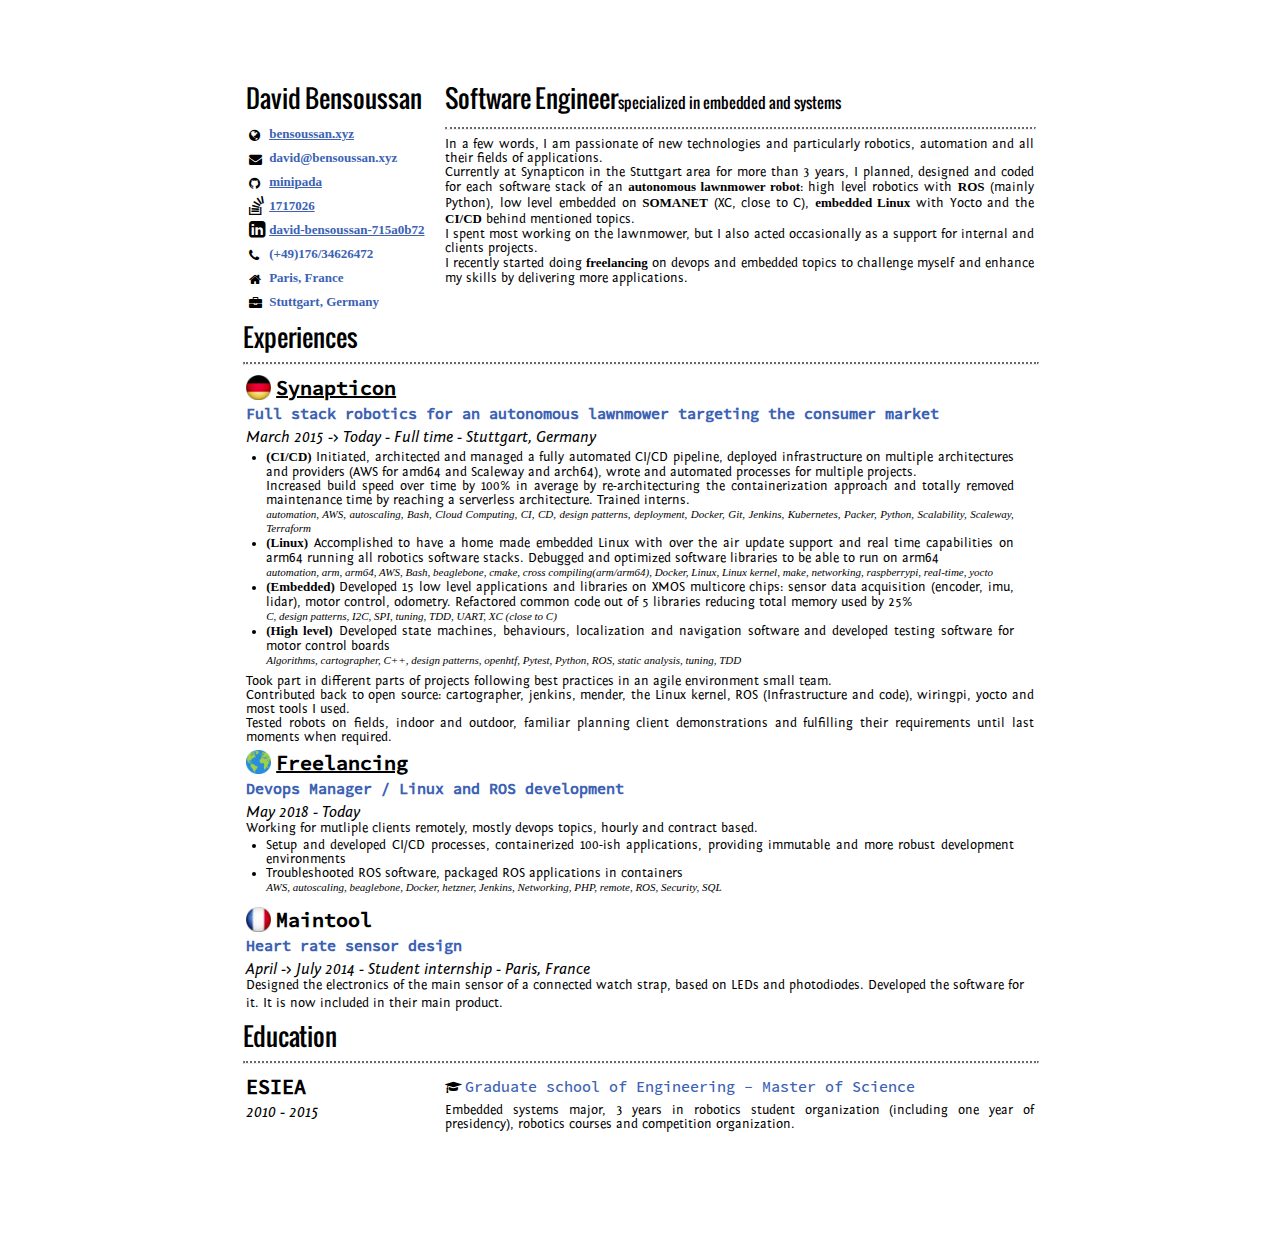
==== commit ea2fb248: "feat: cv updated" ====
--- a/Personnal Website/EN/index.html
+++ b/Personnal Website/EN/index.html
@@ -20,7 +20,7 @@
  ======================
 
  David Bensoussan
- david dot bensoussan dot job at gmail dot com
+ david at bensoussan dot xyz
 
 COPY RESPECTING THE LICENCE OR YOU WILL BE EXTERMINATED !!!
 -->
@@ -33,7 +33,7 @@
 
 	<!-- Meta -->
 	<meta name="description" content="English Resume">
-    <meta name="keywords" content="algorithmics, altera, arduino, bensoussan c, c++, coeur, competition, cours, css, cv, david, devops, design, diy, docker, edison, embedded, engineer, entrepreneurship, esiea, fpga, gcc, git, hack, hacking, html, iot, interfaces, kernel, lawnmower, languages, linux, logiciel, maintool, mapping, meeting, navigation, nuit, odometrie, optimisations, os, pi, packer, python, quadcopter, raspberry, resume, roadshow, robotics, robots, ros, rtos, sensors, swarm, synapticon, shell, software, systèmes, terraform, tondeuse, web, winner, yocto">
+    <meta name="keywords" content="algorithmics, altera, arduino, bensoussan c, c++, coeur, competition, cours, css, cv, david, devops, design, diy, Docker, edison, embedded, engineer, entrepreneurship, esiea, fpga, gcc, Git, hack, hacking, html, iot, interfaces, kernel, lawnmower, languages, Linux, logiciel, maintool, mapping, meeting, navigation, nuit, odometrie, optimisations, os, pi, Packer, Python, quadcopter, raspberry, resume, roadshow, robotics, robots, ros, rtos, sensors, swarm, synapticon, shell, software, systèmes, Terraform, tondeuse, web, winner, yocto">
 	<meta name="author" content="David Bensoussan">
 
 	<!-- Accents-->
@@ -44,7 +44,9 @@
 	<link href="https://fonts.googleapis.com/css?family=Open+Sans" rel="stylesheet" type="text/css">
 
 	<!-- Font-awesome -->
-	<link rel="stylesheet" href="css/font-awesome/css/font-awesome.min.css">
+	<link rel="stylesheet" href="https://use.fontawesome.com/releases/v5.6.1/css/all.css" integrity="sha384-gfdkjb5BdAXd+lj+gudLWI+BXq4IuLW5IT+brZEZsLFm++aCMlF1V92rMkPaX4PP" crossorigin="anonymous">
+
+  <!--<link rel="stylesheet" href="css/font-awesome/css/font-awesome.min.css">-->
 
 	<!-- include CSS -->
 	<link rel="stylesheet" type="text/css" href="css/a_general.css">
@@ -58,8 +60,6 @@
     
 </head>
 
-
-
 <body class="a4_format" >
 <a id="download_button" href="David_Bensoussan_EN.pdf" class="download_button">Get the PDF</a>
 <a id="menu_button" href="../index.html" class="go_back_button">Menu</a>
@@ -70,42 +70,51 @@
 <!-- Part 1 : Intro-->
 	<table >
 		<tr>
-			<td class="big_title left_column"><a>David Bensoussan</a></td>
-			<td class="big_title">Software Engineer</td>
+			<td class="big_title left_column">David Bensoussan</td>
+			<td><a class="big_title">Software Engineer</a><a class="small_title">specialized in embedded and systems</a></td>
 		</tr>
 		<tr>
 			<td>
 				<table>
 					<tr>
-					    <td><a class="black font_awesome_title"><p5></p5></a>
-					    </td>
-					    <td ><a class="contact_mail text_bold blue">bensoussan.dev@gmail.com</a> 
-						</td>
-					</tr>
-					<tr>
-						<td>
-						<a class="black font_awesome_title"><p6></p6></a>
-						</td>
-					    <td class="contact_icon text_bold blue">(+49)176/34626472</td>
-					</tr>
-					<tr>
-						<td>
-							<a class="black font_awesome_title"><p10></p10></a>
-						</td>
-					    <td class="contact_icon text_bold blue"><a>Paris, France</a></td>
-					</tr>
-					<tr>
-						<td>
-							<a class="black font_awesome_title"><p15></p15></a>
-						</td>
-					    <td class="contact_icon text_bold blue"><a>Stuttgart, Germany</a></td>
+						<td><a class="black font_awesome_title"><p3></p3></a></td>
+						<td ><a class="text_bold blue" href="https://bensoussan.xyz">bensoussan.xyz</a></td>
+					</tr>
+					<tr>
+					  <td><a class="black font_awesome_title"><p5></p5></a></td>
+					  <td ><a class="text_bold blue">david@bensoussan.xyz</a></td>
+					</tr>
+					<tr>
+						<td><a class="black font_awesome_title"><p1></p1></a></td>
+						<td><a href="https://Github.com/Minipada" class="text_bold blue">minipada</a></td>
+					</tr>
+					<tr>
+						<td><a class="black font_awesome_title"></a></td>
+						<td><a class="text_bold blue" href="https://stackoverflow.com/users/1717026/david-bensoussan">1717026</a></td>
+					</tr>
+					<tr>
+						<td><a class="black font_awesome_title"></a></td>
+						<td><a class="text_bold blue" href="https://www.linkedin.com/in/david-bensoussan-715a0b72">david-bensoussan-715a0b72</a></td>
+					</tr>
+					<tr>
+						<td><a class="black font_awesome_title"><p6></p6></a></td>
+					  <td class="text_bold blue">(+49)176/34626472</td>
+					</tr>
+					<tr>
+						<td><a class="black font_awesome_title"><p10></p10></a></td>
+					  <td class="text_bold blue"><a>Paris, France</a></td>
+					</tr>
+					<tr>
+						<td><a class="black font_awesome_title"><p15></p15></a></td>
+					  <td class="text_bold blue"><a>Stuttgart, Germany</a></td>
 					</tr>
 				</table>
 			</td>
 		 	<td colspan="2" class="text"><hr class="dotted_line"></hr>
-			  In a few words I am a passionate of new technologies and particularly robotics and all its fields of application.
-			  I am currently working in Synapticon, in the Stuttgart area for 3 years, on the software for an <a class="text_bold">autonomous robot</a>. I have mainly worked on <a class="text_bold">devops</a> topics (CI/CD) but also on high level with <a class="text_bold">ROS</a>, low level using <a class="text_bold">SOMANET</a> and the development of the <a class="text_bold">embedded linux</a>.
-			  I also recently started doing <a class="text_bold">Freelancing</a> in devops topics to challenge my skills and enhance my knowledge by delivering more applications. 
+			  In a few words, I am passionate of new technologies and particularly robotics, automation and all their fields of applications.<br/>
+				Currently at Synapticon in the Stuttgart area for more than 3 years, I planned, designed and coded for each software stack of an <a class="text_bold">autonomous lawnmower robot</a>: high level robotics with <a class="text_bold">ROS</a> (mainly Python), low level embedded on <a class="text_bold">SOMANET</a> (XC, close to C), <a class="text_bold">embedded Linux</a> with Yocto and the <a class="text_bold">CI/CD</a> behind mentioned topics.<br/>
+				I spent most working on the lawnmower, but I also acted occasionally as a support  for internal and clients projects.</br>
+				I recently started doing <a class="text_bold">freelancing</a> on devops and embedded topics to challenge myself and enhance my skills by delivering more applications.
 			</td> 
 		</tr>
 	</table>
@@ -115,45 +124,53 @@
 	<hr class="dotted_line"></hr>
 		<table class="full">
 			<tr class="full">
-				<td class="work_company left_column"><img class="flag" src="img/flag_germany.png" ><a class="color-inherit">Synapticon</td>
-				<td class="work_post blue"><p24></p24>CI/CD, OS, high and low level software development for an autonomous robot targeting the consumer market
+				<td class="work_company"><img class="flag" src="img/flag_germany.png" ><a class="color-inherit" href="https://synapticon.com">Synapticon</a><br/>
+				<a class="work_post blue">Full stack robotics for an autonomous lawnmower targeting the consumer market</a></td>
+			</tr>
+			<tr>
+				<td class="work_description text"><a class="work_dates left_column">March 2015 -> Today - Full time - Stuttgart, Germany</a>
+					<ul class="list_same_vertical_position">
+					<li><a class="text_bold">(CI/CD)</a> Initiated, architected and managed a fully automated CI/CD pipeline, deployed infrastructure on multiple architectures and providers (AWS for amd64 and Scaleway and arch64), wrote and automated processes for multiple projects.</br>
+					Increased build speed over time by 100% in average by re-architecturing the containerization approach and totally removed maintenance time by reaching a serverless architecture. Trained interns.</br>
+					<a class="text_italic">automation, AWS, autoscaling, Bash, Cloud Computing, CI, CD, design patterns, deployment, Docker, Git, Jenkins, Kubernetes, Packer, Python, Scalability, Scaleway, Terraform</a></br>
+					<li><a class="text_bold">(Linux)</a> Accomplished to have a home made embedded Linux with over the air update support and real time capabilities on arm64 running all robotics software stacks. Debugged and optimized software libraries to be able to run on arm64<br/>
+					<a class="text_italic">automation, arm, arm64, AWS, Bash, beaglebone, cmake, cross compiling(arm/arm64), Docker, Linux, Linux kernel, make, networking, raspberrypi, real-time, yocto</a></li>
+					<li><a class="text_bold">(Embedded)</a> Developed 15 low level applications and libraries on XMOS multicore chips: sensor data acquisition (encoder, imu, lidar), motor control, odometry. Refactored common code out of 5 libraries reducing total memory used by 25%</br>
+					<a class="text_italic">C, design patterns, I2C, SPI, tuning, TDD, UART, XC (close to C)</a></li>
+					<li><a class="text_bold">(High level)</a> Developed state machines, behaviours, localization and navigation software and developed testing software for motor control boards</br>
+					<a class="text_italic">Algorithms, cartographer, C++, design patterns, openhtf, Pytest, Python, ROS, static analysis, tuning, TDD</a></li>
+					</ul>
+				Took part in different parts of projects following best practices in an agile environment small team.<br/>
+				Contributed back to open source: cartographer, jenkins, mender, the Linux kernel, ROS (Infrastructure and code), wiringpi, yocto and most tools I used.</br>
+				Tested robots on fields, indoor and outdoor, familiar planning client demonstrations and fulfilling their requirements until last moments when required.</br>
 				</td>
 			</tr>
-			<tr>
-				<td class="work_dates left_column">March 2015 - today </br>(3 years)<br />Full time</td>
-				<td class="work_description text">
+		</table>
+				<table class="full">
+			<tr class="full">
+				<td class="work_company left_column"><img class="flag" src="img/planet-earth.jpg"><a class="color-inherit" href="https://bensoussan.xyz">Freelancing<br/>
+				<a class="work_post blue">Devops Manager / Linux and ROS development</a>
+				</td>
+			</tr>
+			<tr>
+				<td class="work_description text"><a class="work_dates left_column">May 2018 - Today</br>
+					<a class="work_description text">Working for mutliple clients remotely, mostly devops topics, hourly and contract based.</a>
 					<ul class="list_same_vertical_position">
-					<li><i>(Expert)</i> <a class="text_bold">Created</a> and continuously improving a fully automated CI build and deployment <a class="text_bold">infrastructure</a> and processes for multiple projects.</br>
-					Developed containers to support my colleagues and their pipelines.</br>
-					Worked on the <a class="text_bold">Architecture, Development, Test, Security and IT Services</a> (using <a class="text_bold">AWS</a>).</br>
-					Writing scripts for build, deployment, maintenance and related tasks using <a class="text_bold">Jenkins, Docker, Terraform, Packer, Python</a> and <a class="text_bold">Bash</a>.</br>
-					Installing, configuring and maintaining Continuous Integration, <a class="text_bold">Automation and Configuration Management tools</a></li>
-					<li><i>(Expert)</i> Building and managing optimized embedded systems using <a class="text_bold">Yocto</a></li>
-					<li><i>(Good knowledge)</i> Developing low level software on XMOS <a class="text_bold">multicore chips</a>: <a class="text_bold">sensors</a> and <a class="text_bold">motor control</a> applications</li>
-					<li><i>(Knowledgeable)</i> High level software with <a class="text_bold">ROS</a>. Localization and navigation in <a class="text_bold">C++ and python</a></li>
+  					<li>Setup and developed CI/CD processes, containerized  100-ish applications, providing immutable and more robust development environments</li>
+						<li>Troubleshooted ROS software, packaged ROS applications in containers</li>
+						<a class="text_italic">AWS, autoscaling, beaglebone, Docker, hetzner, Jenkins, Networking, PHP, remote, ROS, Security, SQL</a>
 					</ul>
-				Being in a <a class="text_bold">small team</a>, I have been involved in different parts of the project at start: low level, high level, benchmarks and testing. I am working with development <a class="text_bold">best practices</a> in an <a class="text_bold">agile environment</a>.
 				</td>
 			</tr>
 		</table>
-				<table class="full">
-			<tr class="full">
-				<td class="work_company left_column"><img class="flag" src="img/planet-earth.jpg"><a class="color-inherit">Freelancing</td>
-				<td class="work_post blue"><img src="img/infinity-solid.png" height="18" width="18" style="padding-right: 5px;">Devops Developer/Manager</td>
-			</tr>
-			<tr>
-				<td class="work_dates left_column">May 2018 - today</td>
-				<td class="work_description text">Improving and creating CI/CD process, putting applications in containers, providing more robust development environments.</td>
-			</tr>
-		</table>
 		<table class="full">
 			<tr class="full">
-				<td class="work_company left_column"><img class="flag" src="img/flag_france.png" ><a class="color-inherit">MainTool</td>
-				<td class="work_post blue"><p11></p11>Heart rate sensor design</td>
-			</tr>
-			<tr>
-				<td class="work_dates left_column">April - July 2014<br />Internship</td>
-				<td class="work_description text">Electronic design of the <a class="text_bold">main sensor</a> of a connected watch strap, <a class="text_bold">based on LEDs and photodiode</a>. I also developed the software for it. It is now included in their main product.</td>
+				<td class="work_company left_column"><img class="flag" src="img/flag_france.png"><a class="color-inherit">Maintool</a><br/>
+				<a class="work_post blue">Heart rate sensor design</a></td>
+			</tr>
+			<tr>
+				<td class="work_dates left_column">April -> July 2014 - Student internship - Paris, France<br/>
+				<a class="work_description text">Designed the electronics of the main sensor of a connected watch strap, based on LEDs and photodiodes. Developed the software for it. It is now included in their main product.</a></td>
 			</tr>
 		</table>
 
@@ -163,11 +180,11 @@
 		<table class="full " >
 			<tr class="full">
 				<td class="school_company left_column"><a class="color-inherit">ESIEA</td>
-				<td class="work_post blue"><p14></p14>Graduate school of Engineering - Master 2</td>
+				<td class="work_post blue"><p14></p14>Graduate school of Engineering - Master of Science</td>
 			</tr>
 			<tr>
 				<td class="work_dates left_column">2010 - 2015</td>
-				<td class="work_description text"><a class="text_bold">Embedded systems major</a>, <a class="text_bold">3 years in robotics student organization</a> (including one year of presidency), robotics <a class="text_bold">courses and competition</a> organization.</td>
+				<td class="work_description text">Embedded systems major, 3 years in robotics student organization (including one year of presidency), robotics courses and competition organization.</td>
 			</tr>
 		</table>
 
--- a/Personnal Website/EN/css/a_general.css
+++ b/Personnal Website/EN/css/a_general.css
@@ -1,10 +1,20 @@
+html *
+{
+   font-size: 13px;
+}
+
+body {
+    height: auto;
+    background:#FFF;
+    font-size: 13px;
+}
+
 .dotted_line {
-  border-top: 2px dotted #686868;
-  width:100%;
+    border-top: 2px dotted #686868;
+    width:100%;
 }
 
 .text{
-    font-size: 17px;
     font-family: Fontin_Sans_R;
     vertical-align: top;
     text-align : justify;
@@ -13,6 +23,12 @@
 .text_bold{
     font-family: Fontin_Sans_B;
     font-weight: bold;
+}
+
+.text_italic{
+    font-family: Fontin_Sans;
+    font-style: italic;
+    font-size: 11px;
 }
 
 /* */
@@ -71,4 +87,4 @@
 
 .pagebreak{
     page-break-before: always; 
-}+}
--- a/Personnal Website/EN/css/b_intro.css
+++ b/Personnal Website/EN/css/b_intro.css
@@ -1,6 +1,11 @@
 .big_title{
     font-family: Oswald-Regular;
-    font-size: 25px;    
+    font-size: 25px;
+}
+
+.small_title{
+    font-family: Oswald-Regular;
+    font-size: 15px;
 }
 
 .font_awesome_title{
--- a/Personnal Website/EN/css/c_education.css
+++ b/Personnal Website/EN/css/c_education.css
@@ -17,7 +17,6 @@
 	font-family: Fontin_Sans_R;
 	color: black;
     vertical-align: top;
-    font-size: 17px;
 }
 
 .volunteering_name{
--- a/Personnal Website/EN/css/f_work.css
+++ b/Personnal Website/EN/css/f_work.css
@@ -1,6 +1,5 @@
 .work_company{
 	font-family: SourceCodePro-Medium;
-    text-transform: uppercase;
     font-weight: bold;
     color: black;
     font-size: 19px;
@@ -9,7 +8,6 @@
 
 .work_post{
     font-family: SourceCodePro-Medium;
-    text-transform: uppercase;
     font-size: 15px;
 }
 
@@ -23,7 +21,6 @@
 .work_description{
     font-family: Fontin_Sans_R;
     color: black;
-    font-size: 17px;
     vertical-align: top;
 }
 
@@ -49,5 +46,5 @@
 .flag{
   width: 25px;
   vertical-align: top;
-  padding-right: 7px;
+  padding-right: 5px;
 }--- a/Personnal Website/EN/css/font_awesome_icons.css
+++ b/Personnal Website/EN/css/font_awesome_icons.css
@@ -10,7 +10,7 @@
 
 @font-face {
     font-family: Fontin_Sans_B;
-    src: url(fonts/Fontin_Sans_B_45b.otf);
+    src: url(fonts/Fontin_Sans_B_45b.ttf);
     font-weight: bold;
 }
 
@@ -47,8 +47,16 @@
     src: url(fonts/Oswald-Regular.otf);
 }
 
+p1:before {
+    content:"\f09b";
+}
+
 p2:before {
     content:"\f08c";
+}
+
+p3:before {
+    content:"\f0ac";
 }
 
 p5:before{
@@ -63,19 +71,21 @@
     content:"\f005";
     padding-right: 3px;
     vertical-align: top;
+    width: 15px;
 }
 
 p9:before {
     content:"\f006";
     padding-right: 3px;
     vertical-align: top;
+    width: 15px;
 }
 
 p10:before {
   content:"\f015";
   color: black;
   padding-right: 3px;
-  vertical-align: top;
+  width: 15px;
 }
 
 p11:before{
@@ -104,7 +114,7 @@
 p15:before{
   content:"\f0b1";
   color: black;
-  width: 19px;
+  width: 15px;
   padding-right: 3px;
   font-family: 'FontAwesome';
 }
@@ -112,7 +122,7 @@
 p17:before{
   content:"\f0ad";
   color: black;
-  width: 19px;
+  width: 15px;
   padding-right: 3px;
   font-family: 'FontAwesome';
 }
@@ -121,7 +131,7 @@
 p19:before{
   content:"\f13b";
   color: black;
-  width: 19px;
+  width: 15px;
   padding-right: 3px;
   font-family: 'FontAwesome';
 }
@@ -129,7 +139,7 @@
 p20:before{
   content: "\f085";
   color: black;
-  width: 19px;
+  width: 15px;
   padding-right: 3px;
   font-family: 'FontAwesome';
 }
@@ -137,7 +147,7 @@
 p21:before{
   content: "\f120";
   color: black;
-  width: 19px;
+  width: 15px;
   padding-right: 3px;
   font-family: 'FontAwesome';
 }
@@ -145,7 +155,7 @@
 p22:before{
   content: "\f0e8";
   color: black;
-  width: 19px;
+  width: 15px;
   padding-right: 3px;
   font-family: 'FontAwesome';
 }
@@ -153,7 +163,7 @@
 p24:before{
   content: "\f013";
   color: black;
-  width: 19px;
+  width: 25px;
   padding-right: 3px;
   font-family: 'FontAwesome';
 }
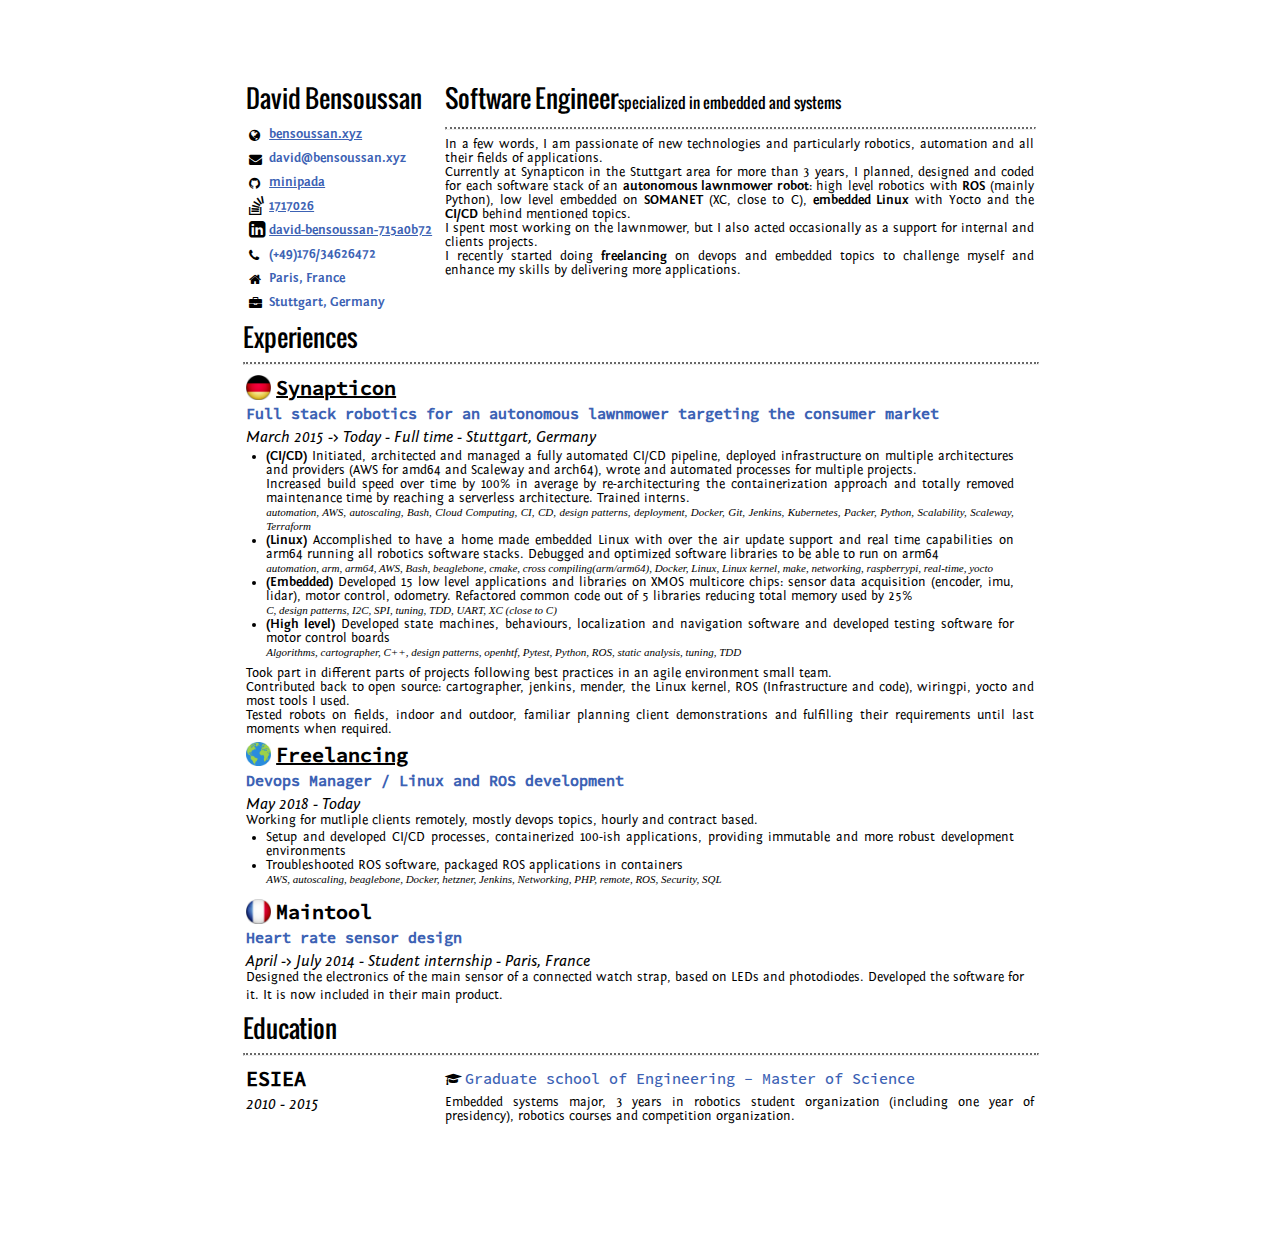
==== commit 0b64b23b: "fix: open new tab when clicking on link" ====
--- a/Personnal Website/EN/index.html
+++ b/Personnal Website/EN/index.html
@@ -61,7 +61,7 @@
 </head>
 
 <body class="a4_format" >
-<a id="download_button" href="David_Bensoussan_EN.pdf" class="download_button">Get the PDF</a>
+<a id="download_button" href="David_Bensoussan_EN.pdf" target="_blank" class="download_button">Get the PDF</a>
 <a id="menu_button" href="../index.html" class="go_back_button">Menu</a>
     
 <!-- JS Functions -->
@@ -78,7 +78,7 @@
 				<table>
 					<tr>
 						<td><a class="black font_awesome_title"><p3></p3></a></td>
-						<td ><a class="text_bold blue" href="https://bensoussan.xyz">bensoussan.xyz</a></td>
+						<td ><a class="text_bold blue" href="https://bensoussan.xyz" target="_blank">bensoussan.xyz</a></td>
 					</tr>
 					<tr>
 					  <td><a class="black font_awesome_title"><p5></p5></a></td>
@@ -86,15 +86,15 @@
 					</tr>
 					<tr>
 						<td><a class="black font_awesome_title"><p1></p1></a></td>
-						<td><a href="https://Github.com/Minipada" class="text_bold blue">minipada</a></td>
+						<td><a href="https://Github.com/Minipada" target="_blank" class="text_bold blue">minipada</a></td>
 					</tr>
 					<tr>
 						<td><a class="black font_awesome_title"></a></td>
-						<td><a class="text_bold blue" href="https://stackoverflow.com/users/1717026/david-bensoussan">1717026</a></td>
+						<td><a class="text_bold blue" href="https://stackoverflow.com/users/1717026/david-bensoussan" target="_blank">1717026</a></td>
 					</tr>
 					<tr>
 						<td><a class="black font_awesome_title"></a></td>
-						<td><a class="text_bold blue" href="https://www.linkedin.com/in/david-bensoussan-715a0b72">david-bensoussan-715a0b72</a></td>
+						<td><a class="text_bold blue" href="https://www.linkedin.com/in/david-bensoussan-715a0b72" target="_blank">david-bensoussan-715a0b72</a></td>
 					</tr>
 					<tr>
 						<td><a class="black font_awesome_title"><p6></p6></a></td>
--- a/Personnal Website/EN/css/font_awesome_icons.css
+++ b/Personnal Website/EN/css/font_awesome_icons.css
@@ -10,8 +10,7 @@
 
 @font-face {
     font-family: Fontin_Sans_B;
-    src: url(fonts/Fontin_Sans_B_45b.ttf);
-    font-weight: bold;
+    src: url(fonts/Fontin_Sans_B_45b.otf);
 }
 
 @font-face {
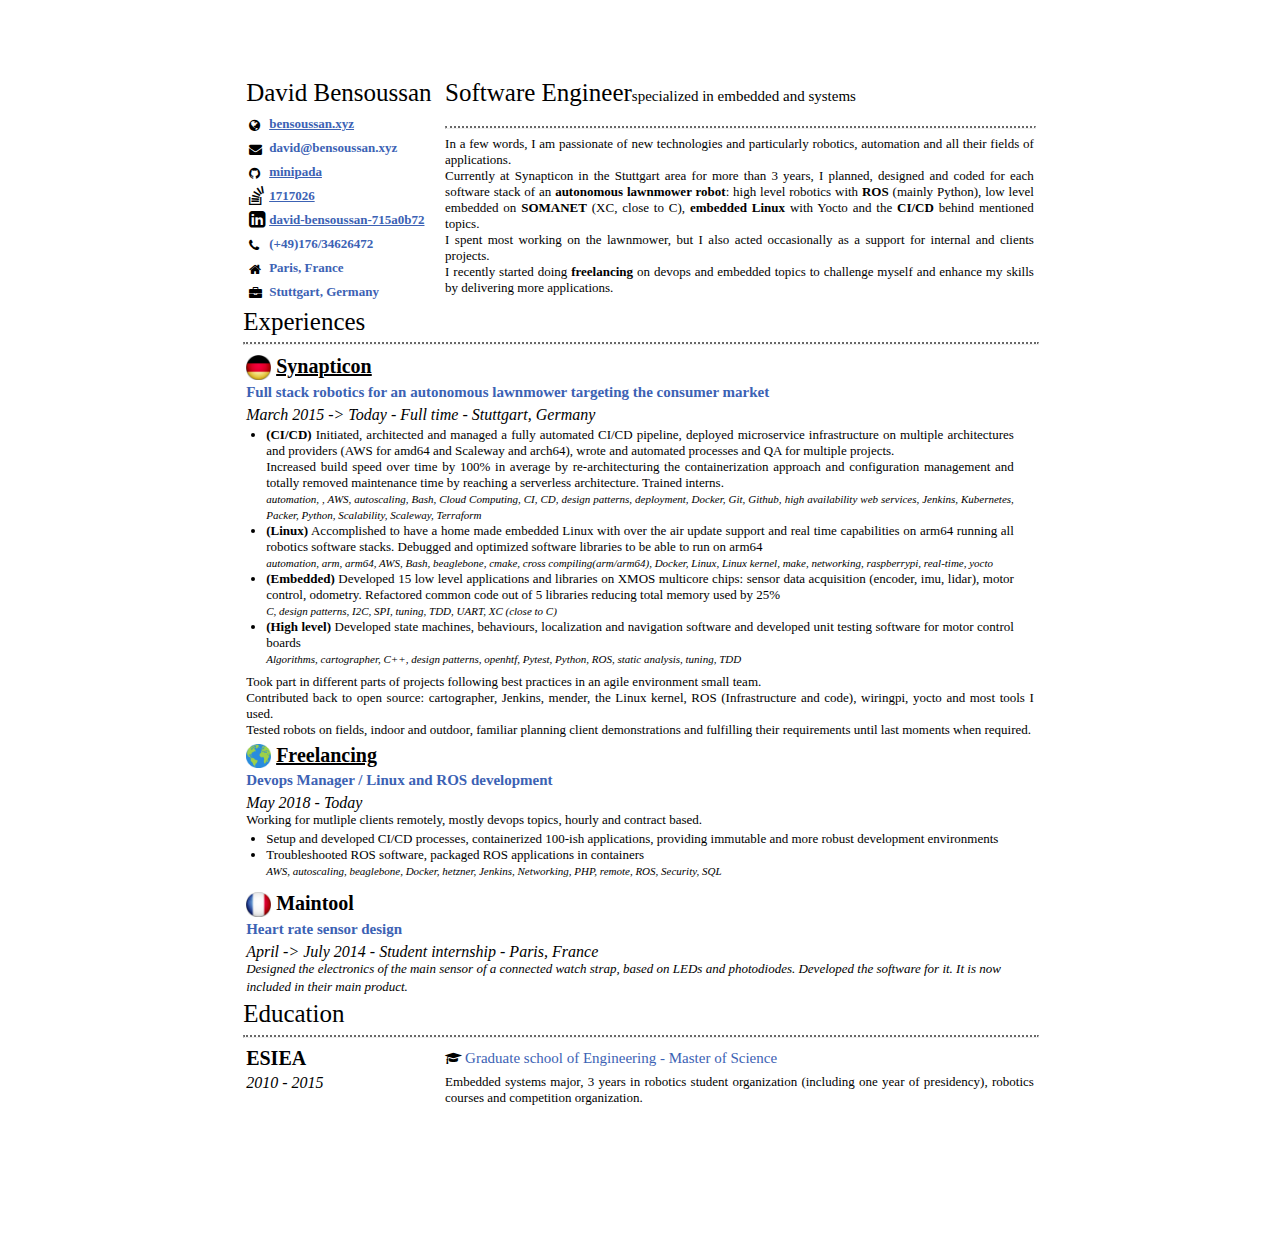
==== commit 25c18776: "fix: typos and some keywords" ====
--- a/Personnal Website/EN/index.html
+++ b/Personnal Website/EN/index.html
@@ -130,18 +130,18 @@
 			<tr>
 				<td class="work_description text"><a class="work_dates left_column">March 2015 -> Today - Full time - Stuttgart, Germany</a>
 					<ul class="list_same_vertical_position">
-					<li><a class="text_bold">(CI/CD)</a> Initiated, architected and managed a fully automated CI/CD pipeline, deployed infrastructure on multiple architectures and providers (AWS for amd64 and Scaleway and arch64), wrote and automated processes for multiple projects.</br>
-					Increased build speed over time by 100% in average by re-architecturing the containerization approach and totally removed maintenance time by reaching a serverless architecture. Trained interns.</br>
-					<a class="text_italic">automation, AWS, autoscaling, Bash, Cloud Computing, CI, CD, design patterns, deployment, Docker, Git, Jenkins, Kubernetes, Packer, Python, Scalability, Scaleway, Terraform</a></br>
+					<li><a class="text_bold">(CI/CD)</a> Initiated, architected and managed a fully automated CI/CD pipeline, deployed microservice infrastructure on multiple architectures and providers (AWS for amd64 and Scaleway and arch64), wrote and automated processes and QA for multiple projects.</br>
+					Increased build speed over time by 100% in average by re-architecturing the containerization approach and configuration management and totally removed maintenance time by reaching a serverless architecture. Trained interns.</br>
+					<a class="text_italic">automation, , AWS, autoscaling, Bash, Cloud Computing, CI, CD, design patterns, deployment, Docker, Git, Github, high availability web services, Jenkins, Kubernetes, Packer, Python, Scalability, Scaleway, Terraform</a></br>
 					<li><a class="text_bold">(Linux)</a> Accomplished to have a home made embedded Linux with over the air update support and real time capabilities on arm64 running all robotics software stacks. Debugged and optimized software libraries to be able to run on arm64<br/>
 					<a class="text_italic">automation, arm, arm64, AWS, Bash, beaglebone, cmake, cross compiling(arm/arm64), Docker, Linux, Linux kernel, make, networking, raspberrypi, real-time, yocto</a></li>
 					<li><a class="text_bold">(Embedded)</a> Developed 15 low level applications and libraries on XMOS multicore chips: sensor data acquisition (encoder, imu, lidar), motor control, odometry. Refactored common code out of 5 libraries reducing total memory used by 25%</br>
 					<a class="text_italic">C, design patterns, I2C, SPI, tuning, TDD, UART, XC (close to C)</a></li>
-					<li><a class="text_bold">(High level)</a> Developed state machines, behaviours, localization and navigation software and developed testing software for motor control boards</br>
+					<li><a class="text_bold">(High level)</a> Developed state machines, behaviours, localization and navigation software and developed unit testing software for motor control boards</br>
 					<a class="text_italic">Algorithms, cartographer, C++, design patterns, openhtf, Pytest, Python, ROS, static analysis, tuning, TDD</a></li>
 					</ul>
 				Took part in different parts of projects following best practices in an agile environment small team.<br/>
-				Contributed back to open source: cartographer, jenkins, mender, the Linux kernel, ROS (Infrastructure and code), wiringpi, yocto and most tools I used.</br>
+				Contributed back to open source: cartographer, Jenkins, mender, the Linux kernel, ROS (Infrastructure and code), wiringpi, yocto and most tools I used.</br>
 				Tested robots on fields, indoor and outdoor, familiar planning client demonstrations and fulfilling their requirements until last moments when required.</br>
 				</td>
 			</tr>
--- a/Personnal Website/EN/css/a_general.css
+++ b/Personnal Website/EN/css/a_general.css
@@ -15,18 +15,17 @@
 }
 
 .text{
-    font-family: Fontin_Sans_R;
-    vertical-align: top;
+    font-family: 'Fontin Sans Rg';
     text-align : justify;
 }
 
 .text_bold{
-    font-family: Fontin_Sans_B;
+    font-family: 'Fontin Sans Rg';
     font-weight: bold;
 }
 
 .text_italic{
-    font-family: Fontin_Sans;
+    font-family: 'Fontin Sans Rg';
     font-style: italic;
     font-size: 11px;
 }
@@ -67,7 +66,7 @@
 
 a[href^="mailto:"]
 { 
-    font-family: Fontin_Sans_B;
+    font-family: 'Fontin Sans Rg';
     font-weight: bold;
     font-size: 13px;
 }
--- a/Personnal Website/EN/css/b_intro.css
+++ b/Personnal Website/EN/css/b_intro.css
@@ -1,10 +1,10 @@
 .big_title{
-    font-family: Oswald-Regular;
+    font-family: 'Oswald';
     font-size: 25px;
 }
 
 .small_title{
-    font-family: Oswald-Regular;
+    font-family: 'Oswald';
     font-size: 15px;
 }
 
--- a/Personnal Website/EN/css/c_education.css
+++ b/Personnal Website/EN/css/c_education.css
@@ -7,26 +7,26 @@
 }
 
 .project{
-	font-family: SourceCodePro-Medium;
+    font-family: 'Source Code Pro Medium';
     text-transform: uppercase;
     font-size: 15px;
     width: 70%;
 }
 
 .project_description{
-	font-family: Fontin_Sans_R;
-	color: black;
+    font-family: 'Fontin Sans Rg';
+    color: black;
     vertical-align: top;
 }
 
 .volunteering_name{
-	vertical-align:top;
-	color: inherit;
+    vertical-align:top;
+    color: inherit;
 }
 
 .work_education{
-	font-size: 15px;
-	font-family: Fontin_Sans_R;
+    font-size: 15px;
+    font-family: 'Fontin Sans Rg';
     vertical-align: top;
     width: 33%;
 }
--- a/Personnal Website/EN/css/d_skills.css
+++ b/Personnal Website/EN/css/d_skills.css
@@ -10,7 +10,7 @@
 
 .oneskill{
   font-size: 16px;
-  font-family: Fontin_Sans_R;
+  font-family: 'Fontin Sans Rg';
   width: 66%;
 }
 
@@ -20,7 +20,7 @@
 
 .fontin{
   font-size: 19px;
-  font-family: Fontin_Sans_R;
+  font-family: 'Fontin Sans Rg';
   color: black;
 }
 
--- a/Personnal Website/EN/css/e_student_organization.css
+++ b/Personnal Website/EN/css/e_student_organization.css
@@ -4,7 +4,8 @@
 }
 
 .speciality{
-    font-family: Fontin_Sans_B;
+    font-family: 'Fontin Sans Rg';
+    font-weight: bold;
     font-size: 15px;
 }
 
--- a/Personnal Website/EN/css/f_work.css
+++ b/Personnal Website/EN/css/f_work.css
@@ -1,5 +1,5 @@
 .work_company{
-	font-family: SourceCodePro-Medium;
+    font-family: 'Source Code Pro Medium';
     font-weight: bold;
     color: black;
     font-size: 19px;
@@ -7,25 +7,26 @@
 }
 
 .work_post{
-    font-family: SourceCodePro-Medium;
+    font-family: 'Source Code Pro Medium';
     font-size: 15px;
 }
 
 .work_dates{
-    font-family: Fontin_Sans_I;
+    font-family: 'Fontin Sans Rg';
+    font-style: italic;
     color: black;
     font-size: 16px;
     vertical-align: top;
 }
 
 .work_description{
-    font-family: Fontin_Sans_R;
+    font-family: 'Fontin Sans Rg';
     color: black;
     vertical-align: top;
 }
 
 .school_company{
-    font-family: SourceCodePro-Medium;
+    font-family: 'Source Code Pro Medium';
     text-transform: uppercase;
     font-weight: bold;
     color: black;
--- a/Personnal Website/EN/css/font_awesome_icons.css
+++ b/Personnal Website/EN/css/font_awesome_icons.css
@@ -1,35 +1,6 @@
-@font-face {
-    font-family: SourceCodePro-Medium;
-    src: url(fonts/SourceCodePro-Medium.otf);
-}
-
-@font-face {
-    font-family: Fontin_Sans_I;
-    src: url(fonts/Fontin_Sans_I_45b.otf);
-}
-
-@font-face {
-    font-family: Fontin_Sans_B;
-    src: url(fonts/Fontin_Sans_B_45b.otf);
-}
-
-@font-face {
-    font-family: Fontin_Sans_BI;
-    src: url(fonts/Fontin_Sans_BI_45b.otf);
-}
-
-@font-face {
-    font-family: Fontin_Sans_R;
-    src: url(fonts/Fontin_Sans_R_45b.otf);
-}
-
 @font-face{
     font-family:FontAwesome;
-    /*src:url(https://netdna.bootstrapcdn.com/font-awesome/2.0/font//fontawesome-webfont.eot?#iefix) format('eot'),
-  url(https://netdna.bootstrapcdn.com/font-awesome/2.0/font//fontawesome-webfont.woff) format('woff'),
-  url(https://netdna.bootstrapcdn.com/font-awesome/2.0/font//fontawesome-webfont.ttf) format('truetype'),
-  url(https://netdna.bootstrapcdn.com/font-awesome/2.0/font//fontawesome-webfont.svg#FontAwesome) format('svg');
-    */src:url(font-awesome/fontawesome-webfont.eot);
+    src:url(font-awesome/fontawesome-webfont.eot);
     src:url(font-awesome/fontawesome-webfont.svg);
     src:url(font-awesome/fontawesome-webfont.ttf);
     src:url(font-awesome/fonts/fontawesome-webfont.woff);
@@ -39,11 +10,6 @@
 @font-face {
     font-family: CODE_Bold;
     src: url(fonts/CODE_Bold.otf);
-}
-
-@font-face {
-    font-family: Oswald-Regular;
-    src: url(fonts/Oswald-Regular.otf);
 }
 
 p1:before {
--- a/Personnal Website/EN/css/z_website.css
+++ b/Personnal Website/EN/css/z_website.css
@@ -19,7 +19,7 @@
     position: fixed;
     left: 2%;
     top:50px;
-    font-family: Fontin_Sans_B;
+    font-family: 'Fontin Sans Rg';
 }
 .download_button:hover {
     border: 1px solid black;
@@ -40,7 +40,7 @@
     position: fixed;
     left: 2%;
     bottom:50px;
-    font-family: Fontin_Sans_B;
+    font-family: 'Fontin Sans Rg';
 }
 .go_back_button:hover {
     border: 1px solid black;
